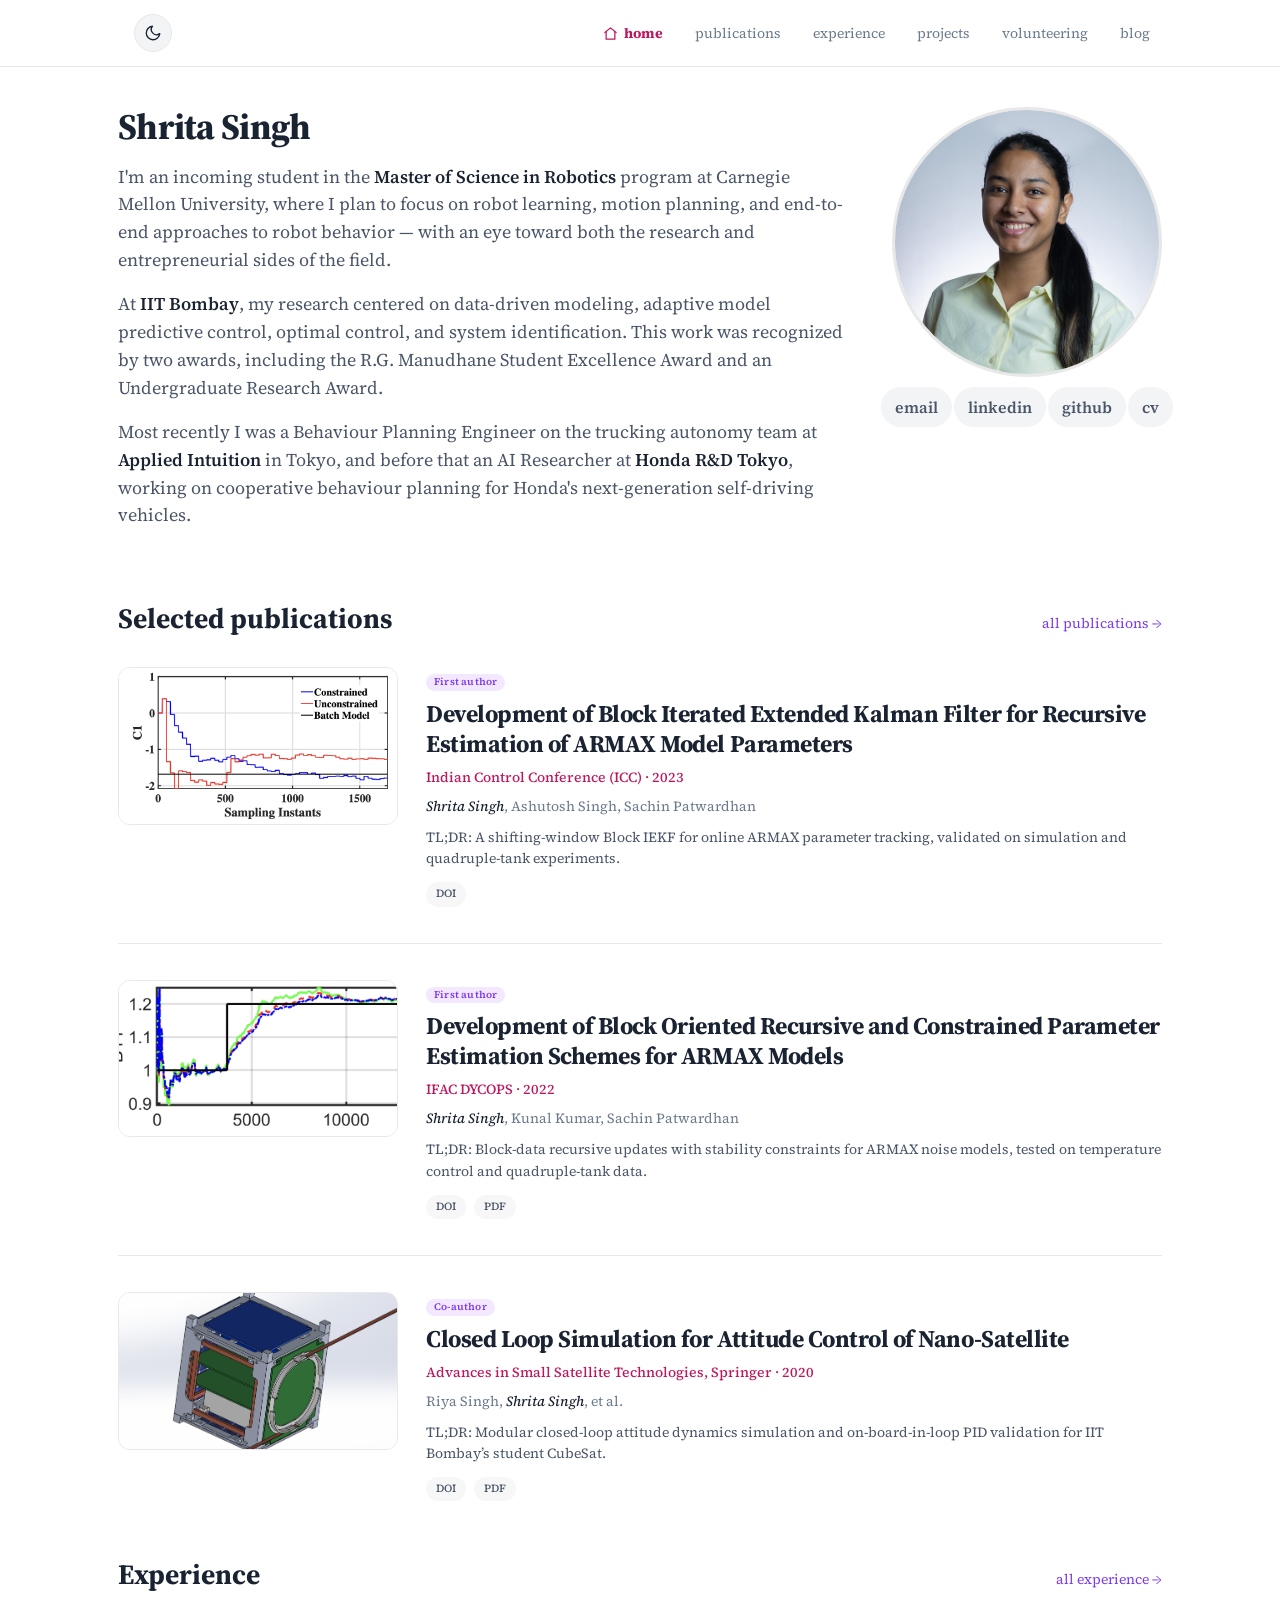
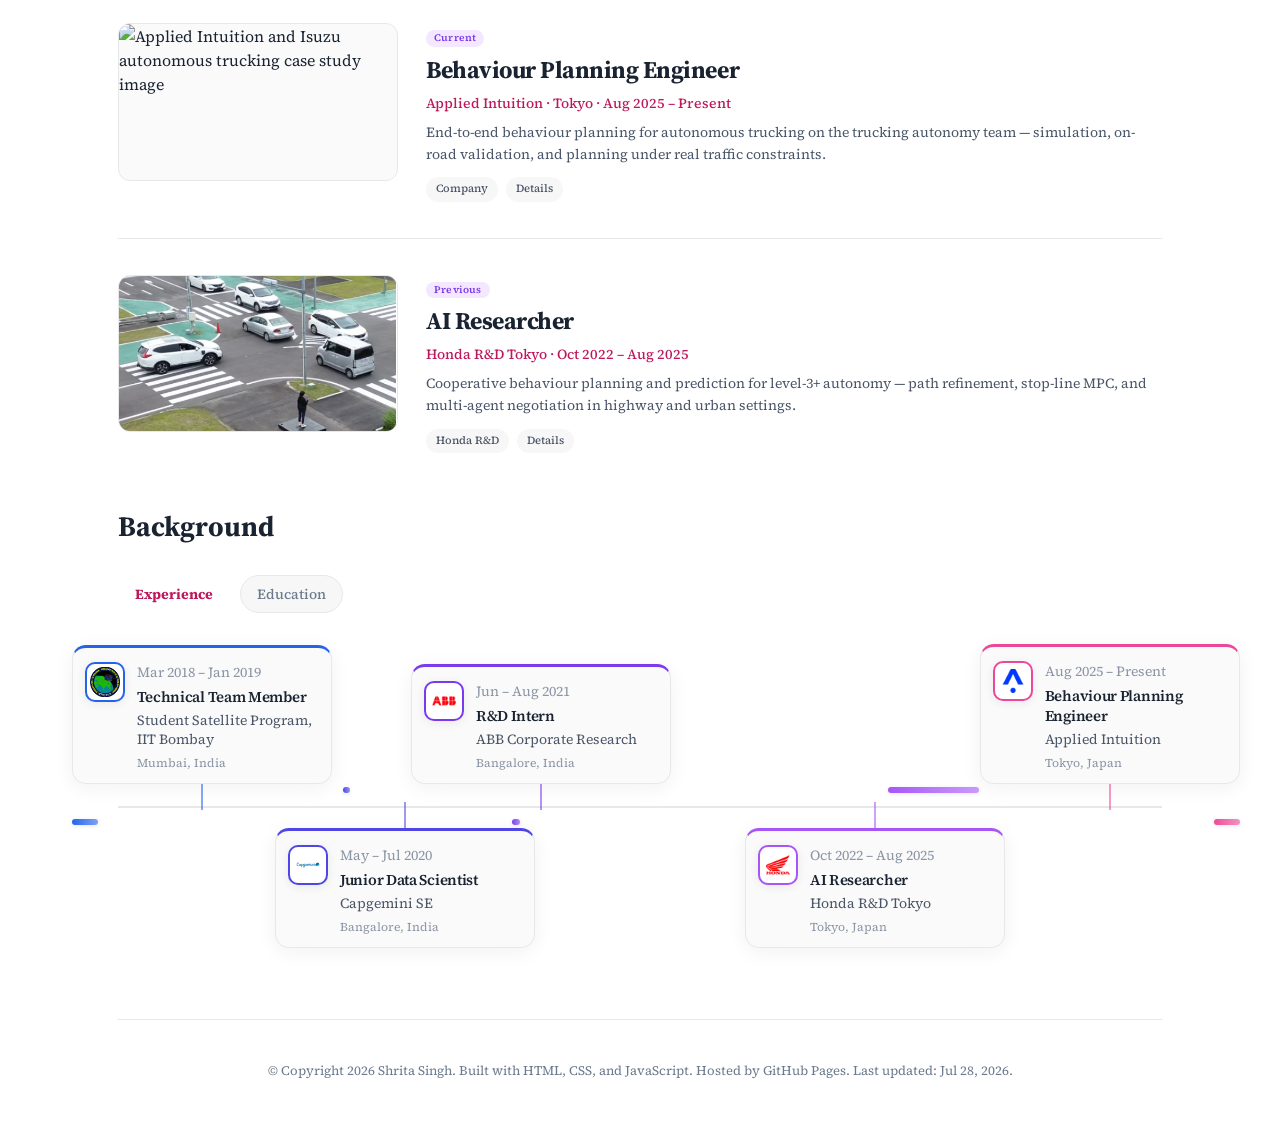
==== index.html @ 6c1dbea5 "Update footer style across pages" ====
<!DOCTYPE html>
<html lang="en">
<head>
<meta charset="UTF-8">
<meta name="viewport" content="width=device-width, initial-scale=1.0">
<title>Shrita Singh</title>
<meta name="description" content="Shrita Singh — Robotics, motion planning, and robot learning. Incoming MS Robotics student at Carnegie Mellon University.">
<link rel="preconnect" href="https://fonts.googleapis.com">
<link rel="preconnect" href="https://fonts.gstatic.com" crossorigin>
<link href="https://fonts.googleapis.com/css2?family=Source+Serif+4:ital,opsz,wght@0,8..60,400;0,8..60,500;0,8..60,600;0,8..60,700;0,8..60,800;1,8..60,400&family=Noto+Serif:ital,wght@0,400;0,600;1,400&family=Roboto+Mono:wght@400;500&display=swap" rel="stylesheet">
<script>
(() => {
  const saved = localStorage.getItem('theme');
  const systemDark = window.matchMedia && window.matchMedia('(prefers-color-scheme: dark)').matches;
  const theme = saved || (systemDark ? 'dark' : 'light');
  document.documentElement.setAttribute('data-theme', theme);
})();
</script>
<link rel="stylesheet" href="assets/css/site.css">
</head>
<body>

<header class="nav">
  <div class="nav-inner">
    <span class="nav-name nav-name-home" aria-hidden="true"></span>
    <button class="nav-toggle" id="navToggle" aria-label="Toggle menu" aria-expanded="false">
      <span></span><span></span><span></span>
    </button>
    <button class="theme-toggle" id="themeToggle" type="button" aria-label="Toggle dark mode" aria-pressed="false">
      <span class="theme-toggle-light" aria-hidden="true">sun</span>
      <span class="theme-toggle-dark" aria-hidden="true">moon</span>
    </button>
    <ul class="nav-links" id="navLinks">
      <li><a class="active" href="index.html"><svg class="nav-home-icon" width="15" height="15" viewBox="0 0 24 24" fill="none" stroke="currentColor" stroke-width="2" stroke-linecap="round" stroke-linejoin="round" aria-hidden="true"><path d="M3 10.5L12 3l9 7.5"/><path d="M5 9.5V21h14V9.5"/></svg> home</a></li>
      <li><a href="publications.html">publications</a></li>
      <li><a href="experience.html">experience</a></li>
      <li><a href="projects.html">projects</a></li>
      <li><a href="volunteering.html">volunteering</a></li>
      <li><a href="blog.html">blog</a></li>
    </ul>
  </div>
</header>

<div class="wrap">

  <section class="hero">
    <div class="hero-grid">
      <div>
        <h1 class="name">Shrita Singh</h1>
        <div class="bio">
          <p>
            I'm an incoming student in the <strong>Master of Science in Robotics</strong> program at
            Carnegie Mellon University, where I plan to focus on robot learning, motion planning, and
            end-to-end approaches to robot behavior — with an eye toward both the research and
            entrepreneurial sides of the field.
          </p>
          <p>
            At <strong>IIT Bombay</strong>, my research centered on data-driven modeling, adaptive model
            predictive control, optimal control, and system identification. This work was recognized by
            two awards, including the R.G. Manudhane Student Excellence Award and an Undergraduate Research Award.
          </p>
          <p>
            Most recently I was a Behaviour Planning Engineer on the trucking autonomy team at
            <strong>Applied Intuition</strong> in Tokyo, and before that an AI Researcher at
            <strong>Honda R&amp;D Tokyo</strong>, working on cooperative behaviour planning for
            Honda's next-generation self-driving vehicles.
          </p>
        </div>
      </div>
      <aside class="profile-col">
        <img class="profile-photo" src="assets/img/profile.jpg" alt="Portrait of Shrita Singh">
        <div class="contact-row">
          <a href="mailto:shritasingh2000@gmail.com">email</a>
          <a href="https://www.linkedin.com/in/shrita-singh-0b3a4b161" target="_blank" rel="noopener">linkedin</a>
          <a href="https://github.com/Shritasingh" target="_blank" rel="noopener">github</a>
          <a href="assets/pdf/CV_shrita.pdf" target="_blank" rel="noopener">cv</a>
        </div>
      </aside>
    </div>
  </section>

  <section id="publications">
    <div class="section-head">
      <h2 class="section-title">Selected publications</h2>
      <a class="section-link" href="publications.html">all publications →</a>
    </div>
    <div class="pub-tiles">
      <article class="pub-tile">
        <img class="pub-thumb cover" src="assets/img/ethpdf/p12_img02.png" alt="ARMAX estimation result plot from interview PDF">
        <div>
          <span class="pub-badge">First author</span>
          <h3>Development of Block Iterated Extended Kalman Filter for Recursive Estimation of ARMAX Model Parameters</h3>
          <p class="pub-venue">Indian Control Conference (ICC) · 2023</p>
          <p class="pub-authors"><span class="me">Shrita Singh</span>, Ashutosh Singh, Sachin Patwardhan</p>
          <p class="pub-tldr">TL;DR: A shifting-window Block IEKF for online ARMAX parameter tracking, validated on simulation and quadruple-tank experiments.</p>
          <div class="pub-links">
            <a href="https://doi.org/10.1109/icc61519.2023.10442563" target="_blank" rel="noopener">DOI</a>
          </div>
        </div>
      </article>
      <article class="pub-tile">
        <img class="pub-thumb cover" src="assets/img/ethpdf/p12_img01.png" alt="ARMAX model update result plot from interview PDF">
        <div>
          <span class="pub-badge">First author</span>
          <h3>Development of Block Oriented Recursive and Constrained Parameter Estimation Schemes for ARMAX Models</h3>
          <p class="pub-venue">IFAC DYCOPS · 2022</p>
          <p class="pub-authors"><span class="me">Shrita Singh</span>, Kunal Kumar, Sachin Patwardhan</p>
          <p class="pub-tldr">TL;DR: Block-data recursive updates with stability constraints for ARMAX noise models, tested on temperature control and quadruple-tank data.</p>
          <div class="pub-links">
            <a href="https://doi.org/10.1016/j.ifacol.2022.07.414" target="_blank" rel="noopener">DOI</a>
            <a href="https://skoge.folk.ntnu.no/prost/proceedings/dycops-2022/files/0100.pdf" target="_blank" rel="noopener">PDF</a>
          </div>
        </div>
      </article>
      <article class="pub-tile">
        <img class="pub-thumb cover" src="assets/img/pubs/advitiy.png" alt="Satellite trajectory figure from interview PDF">
        <div>
          <span class="pub-badge">Co-author</span>
          <h3>Closed Loop Simulation for Attitude Control of Nano-Satellite</h3>
          <p class="pub-venue">Advances in Small Satellite Technologies, Springer · 2020</p>
          <p class="pub-authors">Riya Singh, <span class="me">Shrita Singh</span>, et al.</p>
          <p class="pub-tldr">TL;DR: Modular closed-loop attitude dynamics simulation and on-board-in-loop PID validation for IIT Bombay’s student CubeSat.</p>
          <div class="pub-links">
            <a href="https://doi.org/10.1007/978-981-15-1724-2_9" target="_blank" rel="noopener">DOI</a>
            <a href="https://link.springer.com/content/pdf/10.1007%2F978-981-15-1724-2_9.pdf" target="_blank" rel="noopener">PDF</a>
          </div>
        </div>
      </article>
    </div>
  </section>

  <section id="experience">
    <div class="section-head">
      <h2 class="section-title">Experience</h2>
      <a class="section-link" href="experience.html">all experience →</a>
    </div>
    <div class="pub-tiles">
      <article class="pub-tile">
        <img class="pub-thumb cover" src="assets/img/work/applied-trucking-2.png" alt="Applied Intuition and Isuzu autonomous trucking case study image">
        <div>
          <span class="pub-badge">Current</span>
          <h3>Behaviour Planning Engineer</h3>
          <p class="pub-venue">Applied Intuition · Tokyo · Aug 2025 – Present</p>
          <p class="pub-tldr">End-to-end behaviour planning for autonomous trucking on the trucking autonomy team — simulation, on-road validation, and planning under real traffic constraints.</p>
          <div class="pub-links">
            <a href="https://www.appliedintuition.com/" target="_blank" rel="noopener">Company</a>
            <a href="experience.html">Details</a>
          </div>
        </div>
      </article>
      <article class="pub-tile">
        <img class="pub-thumb cover" src="assets/img/ethpdf/p14_img01.png" alt="Autonomous vehicle scene from interview PDF">
        <div>
          <span class="pub-badge">Previous</span>
          <h3>AI Researcher</h3>
          <p class="pub-venue">Honda R&amp;D Tokyo · Oct 2022 – Aug 2025</p>
          <p class="pub-tldr">Cooperative behaviour planning and prediction for level-3+ autonomy — path refinement, stop-line MPC, and multi-agent negotiation in highway and urban settings.</p>
          <div class="pub-links">
            <a href="https://www.hondarandd.jp/" target="_blank" rel="noopener">Honda R&amp;D</a>
            <a href="experience.html">Details</a>
          </div>
        </div>
      </article>
    </div>
  </section>

  <section id="background">
    <div class="section-head">
      <h2 class="section-title">Background</h2>
    </div>

    <div class="bg-toggle" role="tablist" aria-label="Background">
      <button type="button" class="bg-tab active" role="tab" aria-selected="true" aria-controls="panel-work" id="tab-work" data-panel="work">Experience</button>
      <button type="button" class="bg-tab" role="tab" aria-selected="false" aria-controls="panel-education" id="tab-education" data-panel="education">Education</button>
    </div>

    <div class="bg-panel active" id="panel-work" role="tabpanel" aria-labelledby="tab-work">
      <div class="tl">
        <div class="tl-item above" style="--x:8%; --start:0%; --end:10%; --dot:#2563eb">
          <div class="tl-segment"></div>
          <div class="tl-card">
            <div class="tl-card-head">
              <img class="tl-logo" src="assets/img/ethpdf/p03_img03.jpeg" alt="IIT Bombay Student Satellite Team">
              <div class="tl-copy">
                <p class="tl-date">Mar 2018 – Jan 2019</p>
                <p class="tl-role">Technical Team Member</p>
                <p class="tl-org">Student Satellite Program, IIT Bombay</p>
                <p class="tl-loc">Mumbai, India</p>
              </div>
            </div>
          </div>
        </div>
        <div class="tl-item below" style="--x:27.5%; --start:26%; --end:29%; --dot:#4f46e5">
          <div class="tl-segment"></div>
          <div class="tl-card">
            <div class="tl-card-head">
              <img class="tl-logo" src="assets/img/org/capgemini-icon.png" alt="Capgemini">
              <div class="tl-copy">
                <p class="tl-date">May – Jul 2020</p>
                <p class="tl-role">Junior Data Scientist</p>
                <p class="tl-org">Capgemini SE</p>
                <p class="tl-loc">Bangalore, India</p>
              </div>
            </div>
          </div>
        </div>
        <div class="tl-item above" style="--x:40.5%; --start:39%; --end:42%; --dot:#7c3aed">
          <div class="tl-segment"></div>
          <div class="tl-card">
            <div class="tl-card-head">
              <img class="tl-logo" src="assets/img/org/abb-icon.png" alt="ABB">
              <div class="tl-copy">
                <p class="tl-date">Jun – Aug 2021</p>
                <p class="tl-role">R&amp;D Intern</p>
                <p class="tl-org">ABB Corporate Research</p>
                <p class="tl-loc">Bangalore, India</p>
              </div>
            </div>
          </div>
        </div>
        <div class="tl-item below" style="--x:72.5%; --start:55%; --end:90%; --dot:#a855f7">
          <div class="tl-segment"></div>
          <div class="tl-card">
            <div class="tl-card-head">
              <img class="tl-logo" src="assets/img/org/honda-icon.png" alt="Honda">
              <div class="tl-copy">
                <p class="tl-date">Oct 2022 – Aug 2025</p>
                <p class="tl-role">AI Researcher</p>
                <p class="tl-org">Honda R&amp;D Tokyo</p>
                <p class="tl-loc">Tokyo, Japan</p>
              </div>
            </div>
          </div>
        </div>
        <div class="tl-item above" style="--x:95%; --start:90%; --end:100%; --dot:#ec4899">
          <div class="tl-segment"></div>
          <div class="tl-card">
            <div class="tl-card-head">
              <img class="tl-logo" src="assets/img/org/applied-icon.png" alt="Applied Intuition">
              <div class="tl-copy">
                <p class="tl-date">Aug 2025 – Present</p>
                <p class="tl-role">Behaviour Planning Engineer</p>
                <p class="tl-org">Applied Intuition</p>
                <p class="tl-loc">Tokyo, Japan</p>
              </div>
            </div>
          </div>
        </div>
      </div>
      <div class="v-timeline v-bar-list">
        <div class="v-item" style="--bar-color:#2563eb">
          <img src="assets/img/ethpdf/p03_img03.jpeg" alt="">
          <div class="v-date">Mar 2018 – Jan 2019</div>
          <div>
            <p class="v-role">Technical Team Member</p>
            <p class="v-location">Mumbai, India · Student Satellite Program, IIT Bombay</p>
          </div>
        </div>
        <div class="v-item" style="--bar-color:#2563eb">
          <img src="assets/img/org/capgemini-icon.png" alt="">
          <div class="v-date">May – Jul 2020</div>
          <div>
            <p class="v-role">Junior Data Scientist</p>
            <p class="v-location">Bangalore, India · Capgemini SE</p>
          </div>
        </div>
        <div class="v-item" style="--bar-color:#7c3aed">
          <img src="assets/img/org/abb-icon.png" alt="">
          <div class="v-date">Jun – Aug 2021</div>
          <div>
            <p class="v-role">R&amp;D Intern</p>
            <p class="v-location">Bangalore, India · ABB Corporate Research</p>
          </div>
        </div>
        <div class="v-item" style="--bar-color:#a855f7">
          <img src="assets/img/org/honda-icon.png" alt="">
          <div class="v-date">Oct 2022 – Aug 2025</div>
          <div>
            <p class="v-role">AI Researcher</p>
            <p class="v-location">Tokyo, Japan · Honda R&amp;D Tokyo</p>
          </div>
        </div>
        <div class="v-item" style="--bar-color:#ec4899">
          <img src="assets/img/org/applied-icon.png" alt="">
          <div class="v-date">Aug 2025 – Present</div>
          <div>
            <p class="v-role">Behaviour Planning Engineer</p>
            <p class="v-location">Tokyo, Japan · Applied Intuition</p>
          </div>
        </div>
      </div>
    </div>

    <div class="bg-panel" id="panel-education" role="tabpanel" aria-labelledby="tab-education" hidden>
      <div class="tl">
        <div class="tl-item above" style="--x:22%; --start:0%; --end:44%; --dot:#2563eb">
          <div class="tl-segment"></div>
          <div class="tl-card">
            <div class="tl-card-head">
              <img class="tl-logo" src="assets/img/org/iitb-icon.png" alt="IIT Bombay">
              <div class="tl-copy">
                <p class="tl-date">2017 – 2021</p>
                <p class="tl-role">B.Tech + Control Diploma</p>
                <p class="tl-org">IIT Bombay</p>
                <p class="tl-loc">Mumbai, India</p>
              </div>
            </div>
          </div>
        </div>
        <div class="tl-item below" style="--x:50%; --start:44%; --end:56%; --dot:#7c3aed">
          <div class="tl-segment"></div>
          <div class="tl-card">
            <div class="tl-card-head">
              <img class="tl-logo" src="assets/img/org/iitb-icon.png" alt="IIT Bombay">
              <div class="tl-copy">
                <p class="tl-date">2021 – 2022</p>
                <p class="tl-role">M.Tech · Process Systems</p>
                <p class="tl-org">IIT Bombay</p>
                <p class="tl-loc">Mumbai, India</p>
              </div>
            </div>
          </div>
        </div>
        <div class="tl-item above" style="--x:94%; --start:88%; --end:100%; --dot:#ec4899">
          <div class="tl-segment"></div>
          <div class="tl-card">
            <div class="tl-card-head">
              <img class="tl-logo" src="assets/img/org/cmu-icon.png" alt="CMU">
              <div class="tl-copy">
                <p class="tl-date">Incoming</p>
                <p class="tl-role">MS Robotics</p>
                <p class="tl-org">Carnegie Mellon University</p>
                <p class="tl-loc">Pittsburgh, USA</p>
              </div>
            </div>
          </div>
        </div>
      </div>
      <div class="v-timeline v-bar-list">
        <div class="v-item" style="--bar-color:#2563eb">
          <img src="assets/img/org/iitb-icon.png" alt="">
          <div class="v-date">2017 – 2021</div>
          <div>
            <p class="v-role">B.Tech — Energy Science &amp; Systems Eng. + Systems &amp; Control Diploma</p>
            <p class="v-location">Mumbai, India · IIT Bombay</p>
          </div>
        </div>
        <div class="v-item" style="--bar-color:#7c3aed">
          <img src="assets/img/org/iitb-icon.png" alt="">
          <div class="v-date">2021 – 2022</div>
          <div>
            <p class="v-role">M.Tech — Process Systems Engineering</p>
            <p class="v-location">Mumbai, India · IIT Bombay</p>
          </div>
        </div>
        <div class="v-item" style="--bar-color:#ec4899">
          <img src="assets/img/org/cmu-icon.png" alt="">
          <div class="v-date">Incoming</div>
          <div>
            <p class="v-role">MS Robotics</p>
            <p class="v-location">Pittsburgh, USA · Carnegie Mellon University</p>
          </div>
        </div>
      </div>
    </div>
  </section>

  <footer>
    <p>
      &copy; Copyright 2026 Shrita Singh. Built with HTML, CSS, and JavaScript. Hosted by GitHub Pages. Last updated: Jul 28, 2026.
    </p>
  </footer>
</div>

<script src="assets/js/nav.js"></script>
<script src="assets/js/background.js"></script>
</body>
</html>
---- assets/css/site.css ----
:root{
  --bg:#ffffff;
  --text:#1a2332;
  --muted:#6b7a8d;
  --line:#e8e8e8;
  --blue:#2563eb;
  --purple:#7c3aed;
  --violet:#a855f7;
  --pink:#be185d;
  --accent:#7c3aed;
  --accent-soft:#f3e8ff;
  --serif:"Source Serif 4", "Noto Serif", Georgia, serif;
  --sans:"Source Serif 4", "Noto Serif", Georgia, serif;
  --mono:"Roboto Mono", ui-monospace, monospace;
  --maxw:1100px;
}

[data-theme="dark"]{
  --bg:#0b1020;
  --text:#eef2ff;
  --muted:#b8c0d9;
  --line:#25304a;
  --accent:#a78bfa;
  --accent-soft:#241b46;
}

*{box-sizing:border-box;}
html{scroll-behavior:smooth;}
body{
  margin:0;
  background:var(--bg);
  color:var(--text);
  font-family:var(--sans);
  font-weight:400;
  font-size:16px;
  line-height:1.5;
  -webkit-font-smoothing:antialiased;
}

a{color:var(--accent); text-decoration:none;}
a:hover{text-decoration:underline;}
a:focus-visible, button:focus-visible{outline:2px solid var(--accent); outline-offset:2px;}

.wrap{max-width:var(--maxw); margin:0 auto; padding:0 28px;}

/* ---------- Nav ---------- */
header.nav{
  background:var(--bg);
  border-bottom:1px solid var(--line);
  position:sticky; top:0; z-index:20;
}
.nav-inner{
  max-width:var(--maxw); margin:0 auto; padding:14px 28px;
  display:flex; align-items:center; justify-content:space-between; gap:16px;
}
.nav-name{
  font-weight:600; font-size:18px; letter-spacing:-0.02em;
  color:var(--text); white-space:nowrap;
}
.nav-name-home{
  visibility:hidden;
  pointer-events:none;
  min-width:0;
  width:0;
  overflow:hidden;
}
.nav-links{
  display:flex; flex-wrap:wrap; gap:8px 8px; list-style:none;
  margin:0; padding:0; justify-content:flex-end;
  margin-left:auto;
}
.nav-links a{
  color:var(--muted); font-size:14px; font-weight:400;
  letter-spacing:normal;
  padding:6px 12px; border-radius:999px;
  display:inline-flex; align-items:center; gap:6px;
}
.nav-links a:hover{
  color:var(--pink);
  text-decoration:none;
}
.nav-links a.active{
  color:var(--pink);
  background:transparent;
  text-decoration:none;
  font-weight:700;
  box-shadow:none;
}
.nav-home-icon{
  display:inline-block;
  flex-shrink:0;
  vertical-align:middle;
}
.nav-toggle{display:none; background:none; border:none; cursor:pointer; padding:4px;}
.nav-toggle span{display:block; width:20px; height:2px; background:var(--text); margin:4px 0;}

.theme-toggle{
  border:1px solid var(--line);
  background:#f3f4f6;
  color:var(--muted);
  border-radius:999px;
  width:38px;
  height:38px;
  padding:0;
  font:inherit;
  cursor:pointer;
  display:inline-flex;
  align-items:center;
  justify-content:center;
  gap:0;
  transition:background 0.2s ease, border-color 0.2s ease, color 0.2s ease;
}
.theme-toggle:hover{color:var(--text);}
.theme-toggle .theme-toggle-light,
.theme-toggle .theme-toggle-dark{
  display:none;
}
.theme-toggle::before{
  content:"";
  width:18px;
  height:18px;
  background-repeat:no-repeat;
  background-position:center;
  background-size:18px 18px;
}
[data-theme="light"] .theme-toggle::before{
  background-image:url("data:image/svg+xml,%3Csvg xmlns='http://www.w3.org/2000/svg' viewBox='0 0 24 24' fill='none' stroke='%231a2332' stroke-width='1.8' stroke-linecap='round' stroke-linejoin='round'%3E%3Cpath d='M21 12.8A9 9 0 1 1 11.2 3a7 7 0 0 0 9.8 9.8Z'/%3E%3C/svg%3E");
}
[data-theme="dark"] .theme-toggle::before{
  background-image:url("data:image/svg+xml,%3Csvg xmlns='http://www.w3.org/2000/svg' viewBox='0 0 24 24' fill='none' stroke='%23eef2ff' stroke-width='1.8' stroke-linecap='round' stroke-linejoin='round'%3E%3Ccircle cx='12' cy='12' r='4'/%3E%3Cpath d='M12 2v2.5M12 19.5V22M4.93 4.93l1.77 1.77M17.3 17.3l1.77 1.77M2 12h2.5M19.5 12H22M4.93 19.07l1.77-1.77M17.3 6.7l1.77-1.77'/%3E%3C/svg%3E");
}
[data-theme="dark"] body{background:var(--bg); color:var(--text);}
[data-theme="dark"] header.nav{background:rgba(11,16,32,0.92);}
[data-theme="dark"] .nav-links,
[data-theme="dark"] .theme-toggle,
[data-theme="dark"] .contact-row a,
[data-theme="dark"] .pub-thumb,
[data-theme="dark"] .pub-links a,
[data-theme="dark"] .bg-tab,
[data-theme="dark"] .tl-card,
[data-theme="dark"] .v-bar-list .v-item img,
[data-theme="dark"] .cv-frame{
  background:#12182b;
}
[data-theme="dark"] .pub-thumb,
[data-theme="dark"] .cv-frame,
[data-theme="dark"] .tl-card,
[data-theme="dark"] .theme-toggle{border-color:var(--line);}
[data-theme="dark"] .bio p,
[data-theme="dark"] .pub-tldr,
[data-theme="dark"] .project-desc,
[data-theme="dark"] .entry p,
[data-theme="dark"] .tl-org,
[data-theme="dark"] .v-location,
[data-theme="dark"] .page-lead{color:#d6ddf2;}
[data-theme="dark"] .nav-links a{color:var(--muted);}
[data-theme="dark"] .nav-links a:hover,
[data-theme="dark"] .nav-links a.active{color:#ec4899;}
[data-theme="dark"] .contact-row a,
[data-theme="dark"] .pub-links a,
[data-theme="dark"] .theme-toggle{color:#d6ddf2;}
[data-theme="dark"] .tl-logo{background:#12182b;}
[data-theme="dark"] footer{color:var(--muted);}


@media (max-width:720px){
  .nav-links{
    position:absolute; top:100%; left:0; right:0;
    flex-direction:column; gap:0;
    background:var(--bg);
    border-bottom:1px solid var(--line);
    max-height:0; overflow:hidden;
    transition:max-height 0.25s ease;
  }
  .nav-links.open{max-height:420px;}
  .nav-links a{display:block; padding:12px 24px; border-radius:0; border-top:1px solid var(--line);}
  .nav-toggle{display:block;}
}

/* ---------- Home hero ---------- */
.hero{padding:40px 0 12px;}
.hero-grid{
  display:grid;
  grid-template-columns:1fr 270px;
  gap:48px;
  align-items:start;
}
h1.name{
  font-family:var(--serif); font-weight:800; font-size:36px;
  margin:0 0 16px; line-height:1.1; letter-spacing:-0.02em;
}
.bio p{margin:0 0 16px; font-size:18px; color:#4a5568; line-height:1.55;}
.bio strong{font-weight:600; color:var(--text);}

.profile-col{text-align:center;}
.profile-col > img.profile-photo,
.profile-col img:first-child{
  width:270px; height:270px; object-fit:cover;
  border-radius:50%;
  border:3px solid var(--line);
  display:block; margin:0 auto 10px;
}
.contact-row{
  display:flex; flex-wrap:nowrap; gap:2px; justify-content:center;
  margin:0;
}
.contact-row a{
  font-size:16px; font-weight:600; color:#4a5568;
  padding:8px 14px; border-radius:999px; background:#f3f4f6;
}
.contact-row a:hover{color:var(--accent); text-decoration:none;}

@media (max-width:760px){
  .hero-grid{grid-template-columns:1fr; gap:24px;}
  .profile-col{order:-1;}
  .profile-col > img.profile-photo,
  .profile-col img:first-child{width:180px; height:180px;}
  h1.name{font-size:30px;}
  .bio p{font-size:16px;}
}

/* ---------- Sections ---------- */
section{padding:40px 0 12px;}
.section-head{
  margin-bottom:28px; padding-bottom:0;
  border-bottom:none;
  display:flex; align-items:baseline; justify-content:space-between; gap:12px;
}
h2.section-title{
  font-family:var(--serif); font-weight:700; font-size:28px; margin:0;
  text-transform:none; letter-spacing:normal; color:var(--text);
}
.section-link{font-size:14px; white-space:nowrap;}
.page-title{
  font-family:var(--serif); font-weight:700; font-size:32px;
  margin:36px 0 8px; line-height:1.2;
}
.page-lead{color:var(--muted); font-size:18px; margin:0 0 28px; line-height:1.55;}

/* ---------- Publication / experience tiles ---------- */
.pub-tiles{display:flex; flex-direction:column; gap:36px;}
.pub-tile{
  display:grid;
  grid-template-columns:280px 1fr;
  gap:28px;
  align-items:start;
  padding-bottom:36px;
  border-bottom:1px solid var(--line);
}
.pub-tile:last-child{border-bottom:none; padding-bottom:0;}
.pub-thumb{
  width:100%;
  aspect-ratio:16/9;
  object-fit:contain;
  object-position:center;
  border-radius:12px;
  border:1px solid var(--line);
  background:#fafafa;
  display:block;
  padding:12px;
}
.pub-thumb.cover{object-fit:cover; padding:0;}
.pub-badge{
  display:inline-block;
  font-size:10px; font-weight:600;
  letter-spacing:0.02em;
  color:var(--purple);
  background:var(--accent-soft);
  padding:2px 8px;
  border-radius:999px;
  margin:0 0 8px;
  line-height:1.25;
}
.pub-tile h3{
  font-family:var(--serif);
  font-size:24px;
  font-weight:700;
  line-height:1.25;
  letter-spacing:-0.02em;
  margin:0 0 8px;
  color:var(--text);
}
.pub-tile h3 a{color:inherit;}
.pub-tile h3 a:hover{color:var(--accent); text-decoration:none;}
.pub-venue{
  font-family:var(--serif);
  font-size:14px;
  font-weight:500;
  color:var(--pink);
  margin:0 0 8px;
}
.pub-authors{
  font-size:14px;
  color:var(--muted);
  margin:0 0 10px;
  line-height:1.5;
}
.pub-authors .me{font-style:italic; color:var(--text); font-weight:500;}
.pub-tldr{
  font-size:14px;
  color:#4a5568;
  margin:0 0 12px;
  line-height:1.55;
}
.pub-links{display:flex; flex-wrap:wrap; gap:8px;}
.pub-links a{
  font-size:11px; font-weight:500; color:#4a5568;
  padding:4px 10px; border-radius:999px; background:#f7f7f7;
}
.pub-links a:hover{color:var(--accent); text-decoration:none;}

@media (max-width:760px){
  .pub-tile{grid-template-columns:1fr; gap:14px;}
  .pub-tile h3{font-size:20px;}
}

/* ---------- Projects ---------- */
.project-list{display:flex; flex-direction:column; gap:22px;}
.project{padding-bottom:22px; border-bottom:1px solid var(--line);}
.project:last-child{border:none; padding-bottom:0;}
.project-title{font-weight:600; font-size:15px; margin:0 0 3px;}
.project-meta{font-size:12px; color:var(--accent); margin-bottom:7px;}
.project-desc{font-size:14px; color:#4a5568; margin:0; line-height:1.55;}

/* ---------- Background toggle + timeline ---------- */
.bg-toggle{
  display:flex; flex-wrap:wrap; gap:10px; margin:0 0 28px;
}
.bg-tab{
  font-family:var(--sans); font-size:14px; font-weight:500;
  padding:8px 16px; border-radius:999px; cursor:pointer;
  border:1px solid var(--line);
  background:#f7f7f7; color:var(--muted);
  transition:background 0.2s, color 0.2s, border-color 0.2s, box-shadow 0.2s;
}
.bg-tab:hover{color:var(--text); border-color:#ccc;}
.bg-tab.active{
  background:transparent;
  color:var(--pink);
  border-color:transparent;
  font-weight:700;
  box-shadow:none;
}

.bg-panel{display:none;}
.bg-panel.active{display:block;}

.tl{
  position:relative;
  width:100%;
  height:330px;
  margin:12px 0 8px;
  overflow:visible;
}
.tl::before{
  content:"";
  position:absolute;
  left:0; right:0;
  top:50%;
  height:2px;
  background:var(--line);
  z-index:0;
}
.tl-item{
  position:absolute;
  width:260px;
  left:var(--x);
  transform:translateX(-50%);
  z-index:1;
}
.tl-item.above{bottom:calc(50% + 22px);}
.tl-item.below{top:calc(50% + 22px);}
.tl-item::after{
  content:"";
  position:absolute;
  left:50%;
  transform:translateX(-50%);
  width:2px;
  height:26px;
  background:var(--dot, var(--purple));
  opacity:0.55;
}
.tl-item.above::after{bottom:-26px;}
.tl-item.below::after{top:-26px;}
.tl-segment{
  position:absolute;
  left:var(--start);
  width:calc(var(--end) - var(--start));
  height:6px;
  border-radius:999px;
  background:linear-gradient(90deg, var(--dot, var(--purple)), color-mix(in srgb, var(--dot, var(--purple)) 60%, white));
  box-shadow:0 1px 4px rgba(26,35,50,0.12);
}
.tl-item.above .tl-segment{bottom:-41px;}
.tl-item.below .tl-segment{top:-41px;}
.tl-card-head{
  display:grid;
  grid-template-columns:40px 1fr;
  gap:12px;
  align-items:start;
}
.tl-logo{
  position:static;
  left:auto;
  width:40px; height:40px;
  border-radius:10px;
  background:#fff;
  border:2px solid var(--dot, var(--purple));
  transform:none;
  z-index:2;
  object-fit:contain;
  padding:3px;
  box-shadow:0 2px 10px rgba(26,35,50,0.08);
}
.tl-card{
  background:rgba(250,250,250,0.96);
  border:1px solid var(--line);
  border-top:3px solid var(--dot, var(--purple));
  border-radius:14px;
  padding:14px 12px 12px;
  box-shadow:0 4px 20px rgba(26,35,50,0.06);
  text-align:left;
}
.tl-copy{min-width:0;}
.tl-date{
  font-family:var(--serif);
  font-size:14px;
  font-weight:400;
  color:#8b95a5;
  margin:0 0 4px;
}
.tl-role{
  font-weight:600;
  font-size:15px;
  margin:0;
  color:var(--text);
  line-height:1.35;
  letter-spacing:-0.02em;
}
.tl-org{
  font-size:14px;
  color:#4a5568;
  margin:4px 0 0;
  line-height:1.35;
}
.tl-loc{
  font-size:12px;
  color:#8b95a5;
  margin:6px 0 0;
  line-height:1.35;
}

.v-timeline{display:none; flex-direction:column; gap:14px; margin-top:8px;}
.v-bar-list .v-item{
  display:grid; grid-template-columns:40px 120px 1fr; gap:12px;
  align-items:start;
  padding:14px 0 14px 0;
  border-left:none;
}
.v-bar-list .v-item::before{
  content:"";
  grid-column:1 / -1;
  display:block;
  height:2px;
  background:linear-gradient(90deg, var(--bar-color, var(--purple)), transparent);
  margin-bottom:10px;
}
.v-bar-list .v-item img{
  width:40px; height:40px; object-fit:contain;
  border-radius:10px; border:2px solid var(--bar-color, var(--purple));
  background:#fff; padding:3px;
}
.v-date{font-size:14px; color:#8b95a5;}
.v-role{font-weight:600; font-size:15px; margin:0;}
.v-location{color:var(--muted); font-size:12px; margin:4px 0 0; line-height:1.4;}

@media (max-width:900px){
  .tl{display:none;}
  .bg-panel.active .v-timeline{display:flex;}
}

/* ---------- Volunteering / blog ---------- */
.entry{padding:18px 0; border-bottom:1px solid var(--line);}
.entry:last-child{border-bottom:none;}
.entry h3{margin:0 0 4px; font-size:15px; font-weight:600;}
.entry .meta{font-size:12px; color:var(--accent); margin-bottom:6px;}
.entry p{margin:0; font-size:14px; color:#4a5568; line-height:1.55;}

.cv-frame{
  width:100%;
  height:80vh;
  border:1px solid var(--line);
  border-radius:2px;
}
.cv-actions{margin:0 0 16px; display:flex; gap:16px; flex-wrap:wrap;}

.empty-state{
  color:var(--muted); font-size:16px; padding:24px 0 40px;
}

footer{
  padding:28px 0 48px; text-align:center; color:var(--muted); font-size:13px;
  border-top:1px solid var(--line); margin-top:28px;
}
footer .footer-name{font-weight:600; color:var(--text);}
footer .footer-affil{color:var(--muted);}
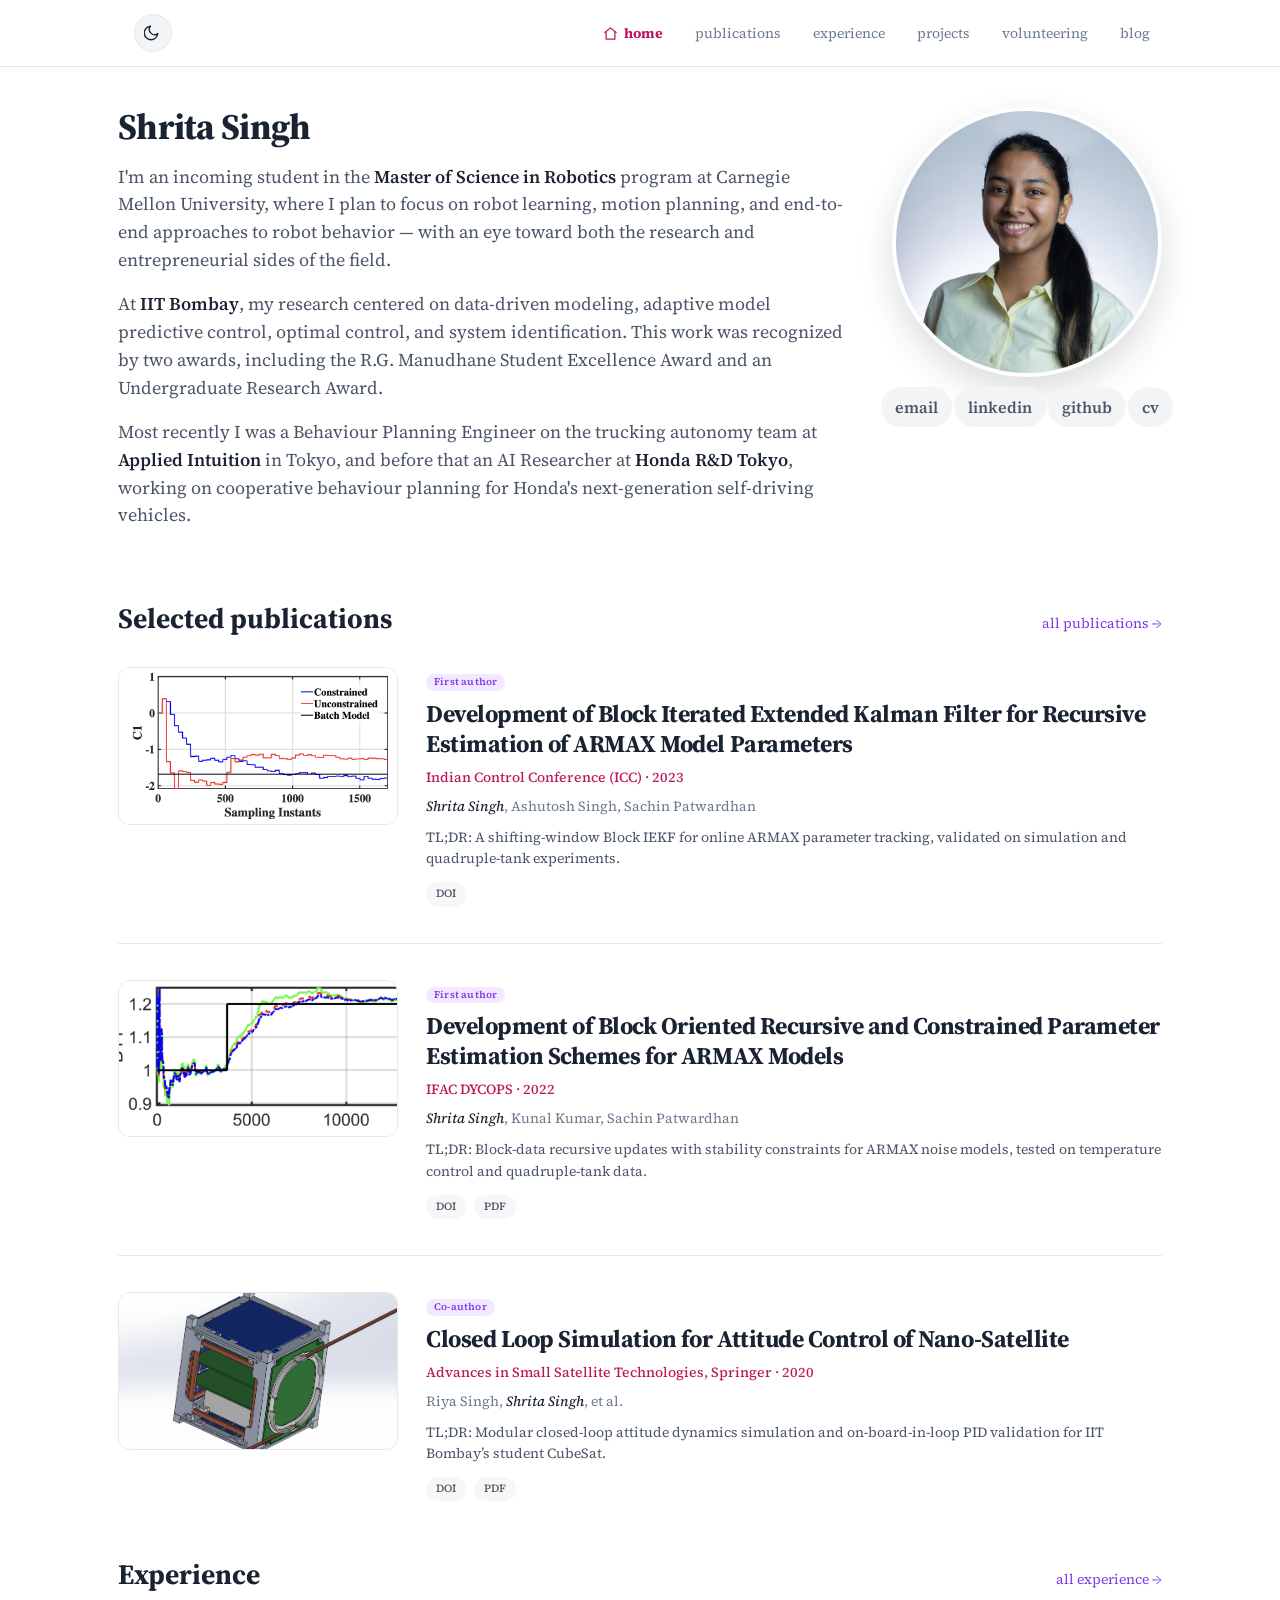
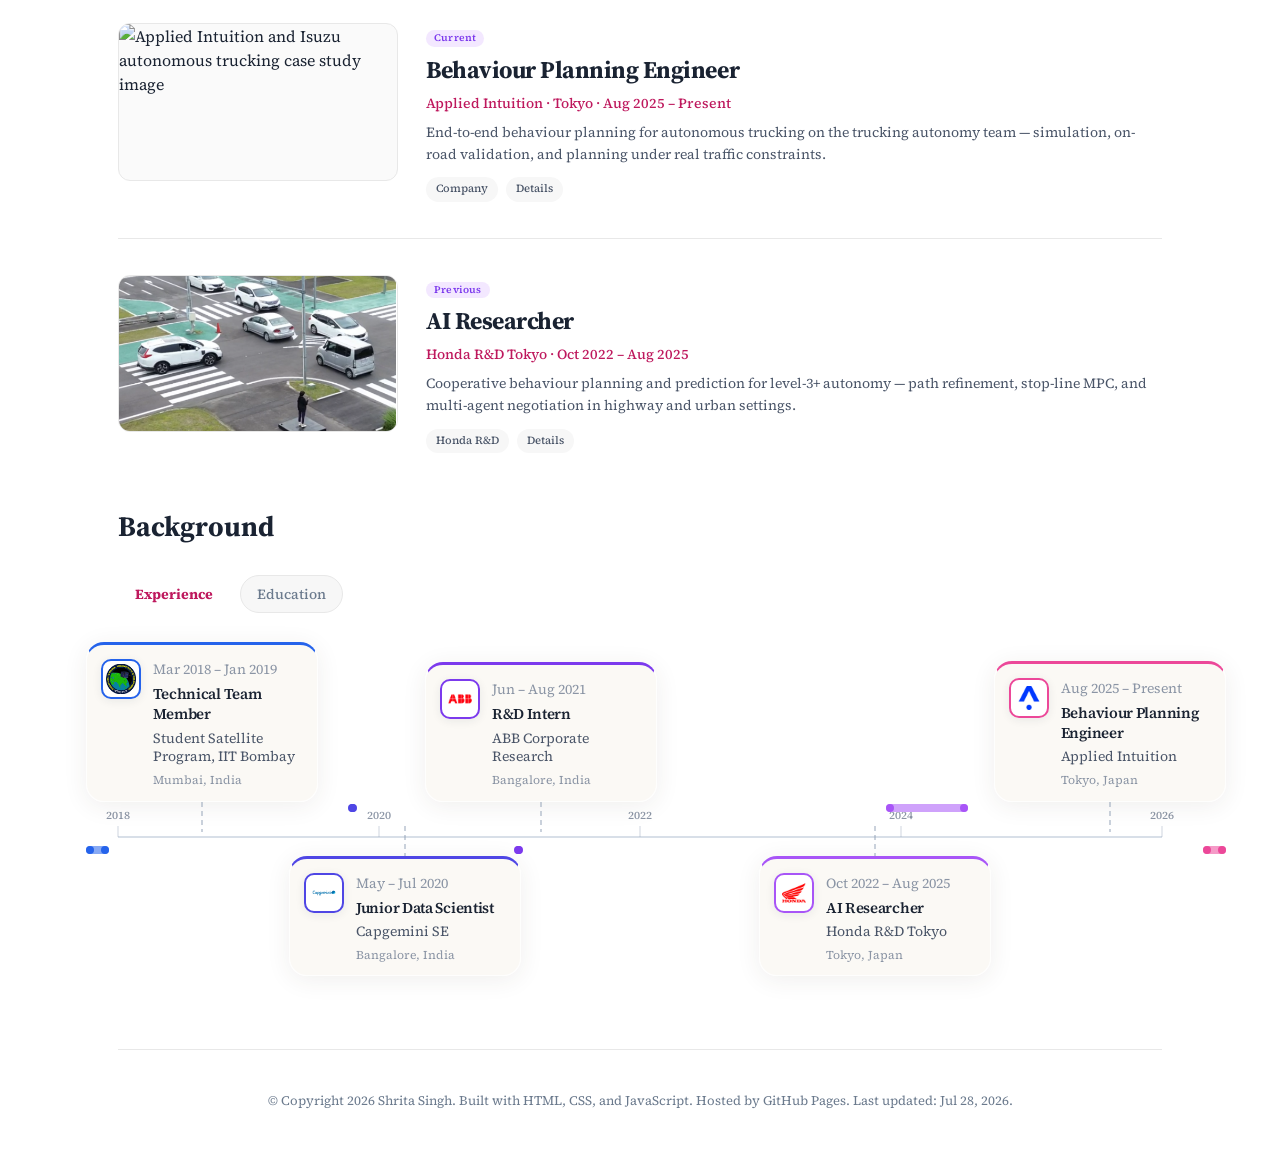
==== commit e3f90217: "Restyle timeline using Wenli nextjs cues" ====
--- a/index.html
+++ b/index.html
@@ -176,6 +176,13 @@
 
     <div class="bg-panel active" id="panel-work" role="tabpanel" aria-labelledby="tab-work">
       <div class="tl">
+        <div class="tl-axis" aria-hidden="true">
+          <span class="tl-year" style="left:0%;">2018</span>
+          <span class="tl-year" style="left:25%;">2020</span>
+          <span class="tl-year" style="left:50%;">2022</span>
+          <span class="tl-year" style="left:75%;">2024</span>
+          <span class="tl-year" style="left:100%;">2026</span>
+        </div>
         <div class="tl-item above" style="--x:8%; --start:0%; --end:10%; --dot:#2563eb">
           <div class="tl-segment"></div>
           <div class="tl-card">
@@ -293,6 +300,13 @@
 
     <div class="bg-panel" id="panel-education" role="tabpanel" aria-labelledby="tab-education" hidden>
       <div class="tl">
+        <div class="tl-axis" aria-hidden="true">
+          <span class="tl-year" style="left:0%;">2017</span>
+          <span class="tl-year" style="left:25%;">2019</span>
+          <span class="tl-year" style="left:50%;">2021</span>
+          <span class="tl-year" style="left:75%;">2023</span>
+          <span class="tl-year" style="left:100%;">2025</span>
+        </div>
         <div class="tl-item above" style="--x:22%; --start:0%; --end:44%; --dot:#2563eb">
           <div class="tl-segment"></div>
           <div class="tl-card">
--- a/assets/css/site.css
+++ b/assets/css/site.css
@@ -120,7 +120,7 @@
   width:18px;
   height:18px;
   background-repeat:no-repeat;
-  background-position:center;
+  background-position:calc(50% - 2px) center;
   background-size:18px 18px;
 }
 [data-theme="light"] .theme-toggle::before{
@@ -160,6 +160,12 @@
 [data-theme="dark"] .pub-links a,
 [data-theme="dark"] .theme-toggle{color:#d6ddf2;}
 [data-theme="dark"] .tl-logo{background:#12182b;}
+[data-theme="dark"] .profile-col > img.profile-photo,
+[data-theme="dark"] .profile-col img:first-child{
+  border-color:rgba(148,163,184,0.26);
+  background:#12182b;
+  box-shadow:0 18px 40px rgba(0,0,0,0.38);
+}
 [data-theme="dark"] footer{color:var(--muted);}
 
 
@@ -196,9 +202,12 @@
 .profile-col > img.profile-photo,
 .profile-col img:first-child{
   width:270px; height:270px; object-fit:cover;
+  object-position:center 24%;
   border-radius:50%;
-  border:3px solid var(--line);
+  border:4px solid rgba(255,255,255,0.92);
   display:block; margin:0 auto 10px;
+  box-shadow:0 14px 34px rgba(26,35,50,0.16);
+  background:#eef2ff;
 }
 .contact-row{
   display:flex; flex-wrap:nowrap; gap:2px; justify-content:center;
@@ -348,51 +357,94 @@
 .tl{
   position:relative;
   width:100%;
-  height:330px;
-  margin:12px 0 8px;
-  overflow:visible;
+  height:360px;
+  margin:18px 0 8px;
 }
 .tl::before{
   content:"";
   position:absolute;
   left:0; right:0;
-  top:50%;
+  top:54%;
   height:2px;
-  background:var(--line);
+  background:rgba(203, 213, 225, 0.75);
   z-index:0;
 }
+.tl-axis{
+  position:absolute;
+  left:0;
+  right:0;
+  top:0;
+  bottom:0;
+  pointer-events:none;
+}
+.tl-year{
+  position:absolute;
+  top:calc(54% - 28px);
+  transform:translateX(-50%);
+  font-size:11px;
+  font-weight:500;
+  color:#8b95a5;
+  white-space:nowrap;
+}
+.tl-year::after{
+  content:"";
+  position:absolute;
+  left:50%;
+  top:18px;
+  width:1px;
+  height:11px;
+  background:rgba(148, 163, 184, 0.45);
+  transform:translateX(-50%);
+}
 .tl-item{
   position:absolute;
-  width:260px;
+  width:232px;
   left:var(--x);
   transform:translateX(-50%);
   z-index:1;
 }
-.tl-item.above{bottom:calc(50% + 22px);}
-.tl-item.below{top:calc(50% + 22px);}
+.tl-item.above{bottom:calc(46% + 34px);}
+.tl-item.below{top:calc(54% + 20px);}
 .tl-item::after{
   content:"";
   position:absolute;
   left:50%;
   transform:translateX(-50%);
   width:2px;
-  height:26px;
-  background:var(--dot, var(--purple));
-  opacity:0.55;
-}
-.tl-item.above::after{bottom:-26px;}
-.tl-item.below::after{top:-26px;}
+  height:30px;
+  background:repeating-linear-gradient(
+    to bottom,
+    rgba(148, 163, 184, 0.55) 0 5px,
+    transparent 5px 9px
+  );
+  opacity:0.9;
+}
+.tl-item.above::after{bottom:-30px;}
+.tl-item.below::after{top:-30px;}
 .tl-segment{
   position:absolute;
   left:var(--start);
   width:calc(var(--end) - var(--start));
-  height:6px;
+  height:8px;
   border-radius:999px;
-  background:linear-gradient(90deg, var(--dot, var(--purple)), color-mix(in srgb, var(--dot, var(--purple)) 60%, white));
-  box-shadow:0 1px 4px rgba(26,35,50,0.12);
-}
-.tl-item.above .tl-segment{bottom:-41px;}
-.tl-item.below .tl-segment{top:-41px;}
+  background:color-mix(in srgb, var(--dot, var(--purple)) 55%, white);
+  box-shadow:none;
+}
+.tl-segment::before,
+.tl-segment::after{
+  content:"";
+  position:absolute;
+  top:50%;
+  width:8px;
+  height:8px;
+  border-radius:50%;
+  background:var(--dot, var(--purple));
+  transform:translateY(-50%);
+}
+.tl-segment::before{left:0;}
+.tl-segment::after{right:0;}
+.tl-item.above .tl-segment{bottom:-52px;}
+.tl-item.below .tl-segment{top:-52px;}
 .tl-card-head{
   display:grid;
   grid-template-columns:40px 1fr;
@@ -413,12 +465,13 @@
   box-shadow:0 2px 10px rgba(26,35,50,0.08);
 }
 .tl-card{
-  background:rgba(250,250,250,0.96);
-  border:1px solid var(--line);
+  background:rgba(251,249,244,0.86);
+  border:1px solid rgba(255,255,255,0.8);
   border-top:3px solid var(--dot, var(--purple));
-  border-radius:14px;
-  padding:14px 12px 12px;
-  box-shadow:0 4px 20px rgba(26,35,50,0.06);
+  border-radius:18px;
+  padding:14px 14px 12px;
+  box-shadow:0 4px 24px rgba(70,55,40,0.08);
+  backdrop-filter:blur(8px);
   text-align:left;
 }
 .tl-copy{min-width:0;}
@@ -449,6 +502,15 @@
   margin:6px 0 0;
   line-height:1.35;
 }
+[data-theme="dark"] .tl::before{
+  background:rgba(255,255,255,0.10);
+}
+[data-theme="dark"] .tl-year{
+  color:rgba(255,255,255,0.32);
+}
+[data-theme="dark"] .tl-year::after{
+  background:rgba(255,255,255,0.10);
+}
 
 .v-timeline{display:none; flex-direction:column; gap:14px; margin-top:8px;}
 .v-bar-list .v-item{
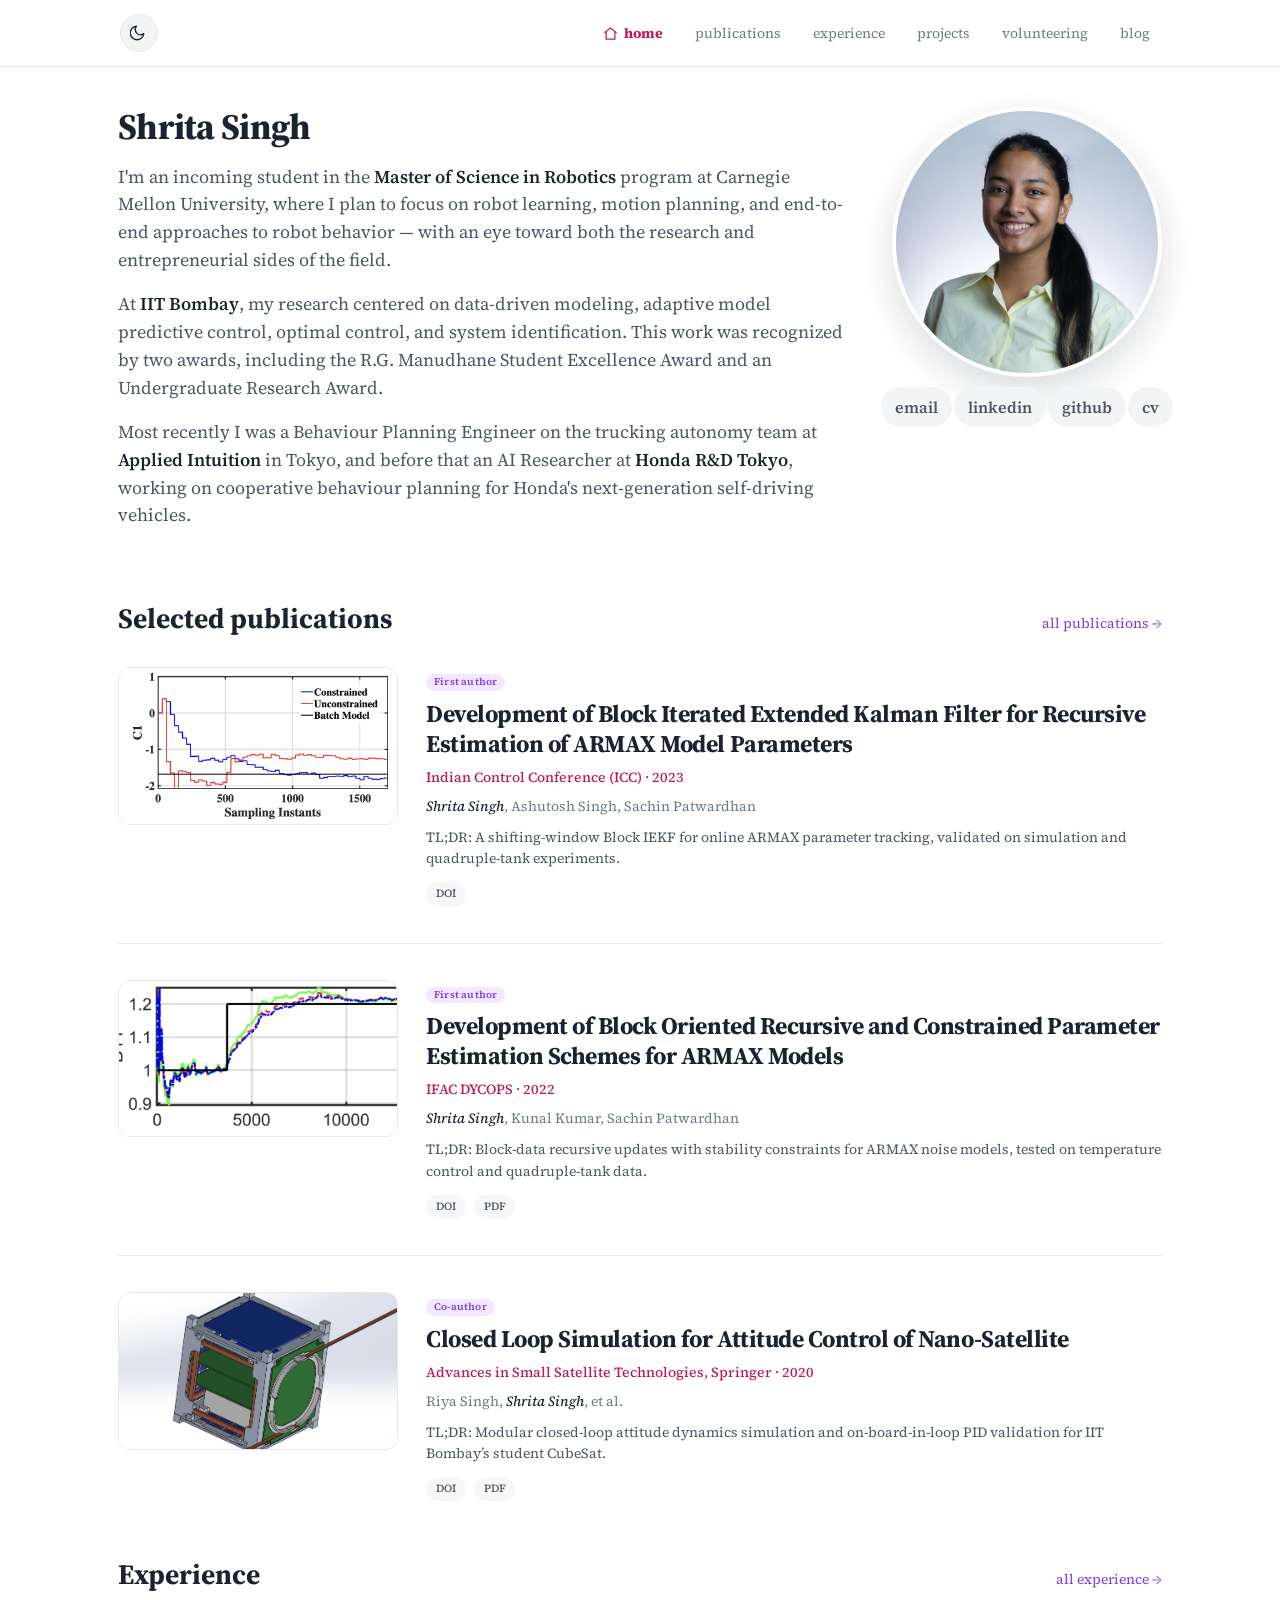
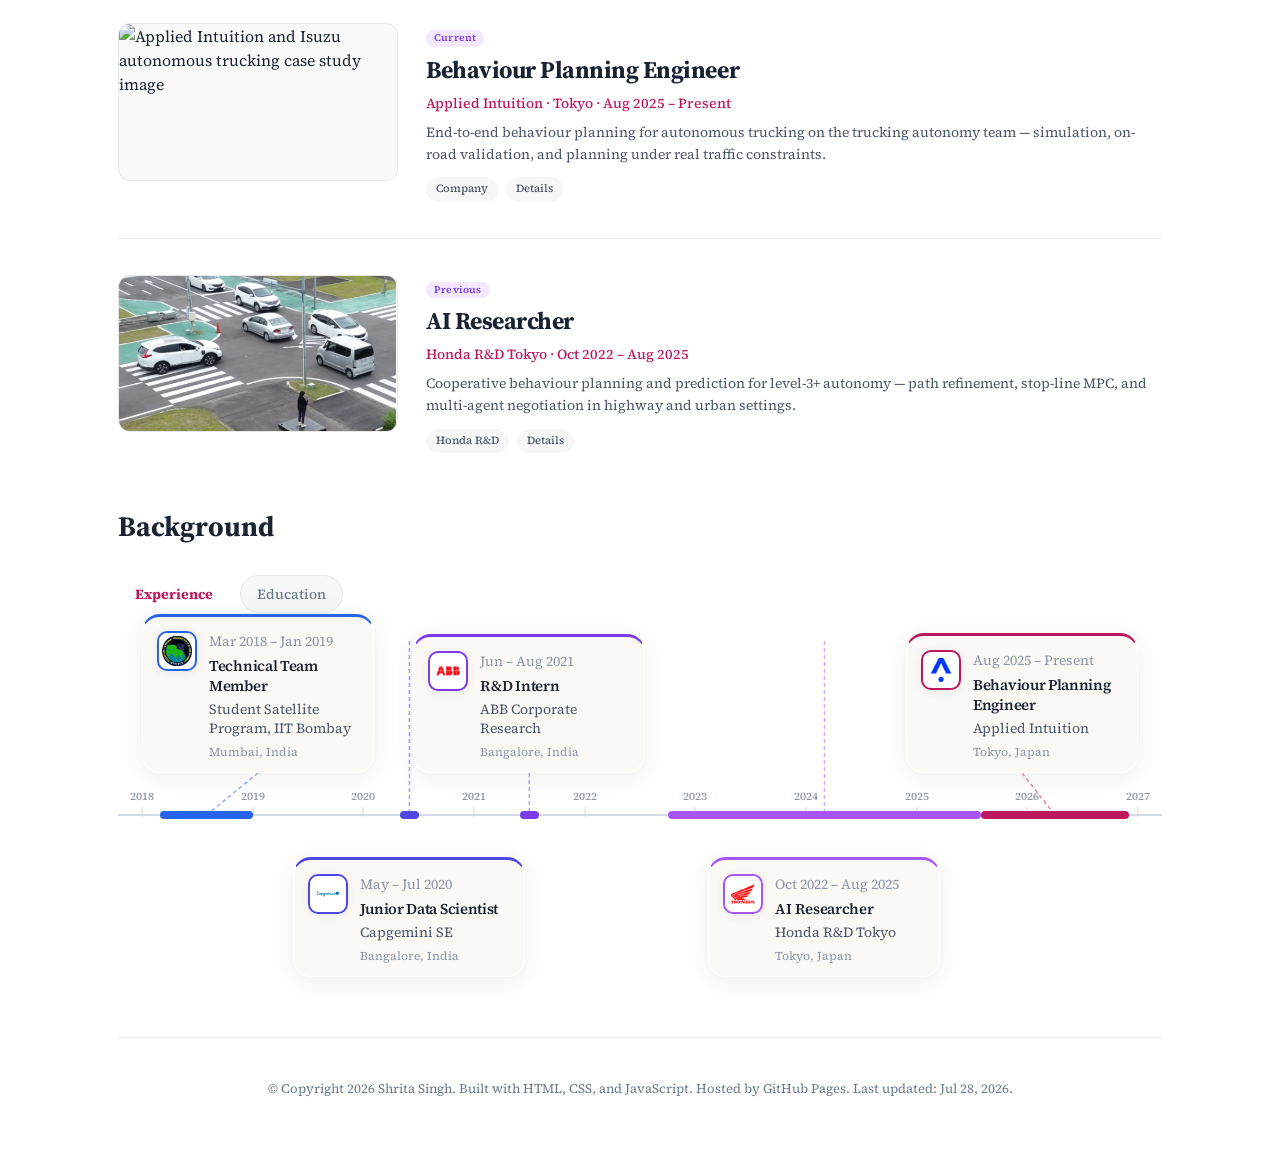
==== commit dcf3f854: "Rebuild timeline from parsed stint durations" ====
--- a/index.html
+++ b/index.html
@@ -176,82 +176,32 @@
 
     <div class="bg-panel active" id="panel-work" role="tabpanel" aria-labelledby="tab-work">
       <div class="tl">
-        <div class="tl-axis" aria-hidden="true">
-          <span class="tl-year" style="left:0%;">2018</span>
-          <span class="tl-year" style="left:25%;">2020</span>
-          <span class="tl-year" style="left:50%;">2022</span>
-          <span class="tl-year" style="left:75%;">2024</span>
-          <span class="tl-year" style="left:100%;">2026</span>
-        </div>
-        <div class="tl-item above" style="--x:8%; --start:0%; --end:10%; --dot:#2563eb">
-          <div class="tl-segment"></div>
-          <div class="tl-card">
-            <div class="tl-card-head">
-              <img class="tl-logo" src="assets/img/ethpdf/p03_img03.jpeg" alt="IIT Bombay Student Satellite Team">
-              <div class="tl-copy">
-                <p class="tl-date">Mar 2018 – Jan 2019</p>
-                <p class="tl-role">Technical Team Member</p>
-                <p class="tl-org">Student Satellite Program, IIT Bombay</p>
-                <p class="tl-loc">Mumbai, India</p>
-              </div>
-            </div>
-          </div>
-        </div>
-        <div class="tl-item below" style="--x:27.5%; --start:26%; --end:29%; --dot:#4f46e5">
-          <div class="tl-segment"></div>
-          <div class="tl-card">
-            <div class="tl-card-head">
-              <img class="tl-logo" src="assets/img/org/capgemini-icon.png" alt="Capgemini">
-              <div class="tl-copy">
-                <p class="tl-date">May – Jul 2020</p>
-                <p class="tl-role">Junior Data Scientist</p>
-                <p class="tl-org">Capgemini SE</p>
-                <p class="tl-loc">Bangalore, India</p>
-              </div>
-            </div>
-          </div>
-        </div>
-        <div class="tl-item above" style="--x:40.5%; --start:39%; --end:42%; --dot:#7c3aed">
-          <div class="tl-segment"></div>
-          <div class="tl-card">
-            <div class="tl-card-head">
-              <img class="tl-logo" src="assets/img/org/abb-icon.png" alt="ABB">
-              <div class="tl-copy">
-                <p class="tl-date">Jun – Aug 2021</p>
-                <p class="tl-role">R&amp;D Intern</p>
-                <p class="tl-org">ABB Corporate Research</p>
-                <p class="tl-loc">Bangalore, India</p>
-              </div>
-            </div>
-          </div>
-        </div>
-        <div class="tl-item below" style="--x:72.5%; --start:55%; --end:90%; --dot:#a855f7">
-          <div class="tl-segment"></div>
-          <div class="tl-card">
-            <div class="tl-card-head">
-              <img class="tl-logo" src="assets/img/org/honda-icon.png" alt="Honda">
-              <div class="tl-copy">
-                <p class="tl-date">Oct 2022 – Aug 2025</p>
-                <p class="tl-role">AI Researcher</p>
-                <p class="tl-org">Honda R&amp;D Tokyo</p>
-                <p class="tl-loc">Tokyo, Japan</p>
-              </div>
-            </div>
-          </div>
-        </div>
-        <div class="tl-item above" style="--x:95%; --start:90%; --end:100%; --dot:#ec4899">
-          <div class="tl-segment"></div>
-          <div class="tl-card">
-            <div class="tl-card-head">
-              <img class="tl-logo" src="assets/img/org/applied-icon.png" alt="Applied Intuition">
-              <div class="tl-copy">
-                <p class="tl-date">Aug 2025 – Present</p>
-                <p class="tl-role">Behaviour Planning Engineer</p>
-                <p class="tl-org">Applied Intuition</p>
-                <p class="tl-loc">Tokyo, Japan</p>
-              </div>
-            </div>
-          </div>
+        <div class="tl-stage">
+          <div class="tl-row-top"></div>
+          <div class="tl-axis-row">
+            <div class="tl-years"></div>
+            <div class="tl-axis-line"></div>
+            <div class="tl-bars"></div>
+          </div>
+          <svg class="tl-connectors" aria-hidden="true"></svg>
+          <div class="tl-row-bottom"></div>
+        </div>
+        <div class="tl-data" hidden>
+          <article class="tl-entry" data-start="2018-03" data-end="2019-01" data-color="#2563eb">
+            <div class="tl-card"><div class="tl-card-head"><img class="tl-logo" src="assets/img/ethpdf/p03_img03.jpeg" alt="IIT Bombay Student Satellite Team"><div class="tl-copy"><p class="tl-date">Mar 2018 – Jan 2019</p><p class="tl-role">Technical Team Member</p><p class="tl-org">Student Satellite Program, IIT Bombay</p><p class="tl-loc">Mumbai, India</p></div></div></div>
+          </article>
+          <article class="tl-entry" data-start="2020-05" data-end="2020-07" data-color="#4f46e5">
+            <div class="tl-card"><div class="tl-card-head"><img class="tl-logo" src="assets/img/org/capgemini-icon.png" alt="Capgemini"><div class="tl-copy"><p class="tl-date">May – Jul 2020</p><p class="tl-role">Junior Data Scientist</p><p class="tl-org">Capgemini SE</p><p class="tl-loc">Bangalore, India</p></div></div></div>
+          </article>
+          <article class="tl-entry" data-start="2021-06" data-end="2021-08" data-color="#7c3aed">
+            <div class="tl-card"><div class="tl-card-head"><img class="tl-logo" src="assets/img/org/abb-icon.png" alt="ABB"><div class="tl-copy"><p class="tl-date">Jun – Aug 2021</p><p class="tl-role">R&amp;D Intern</p><p class="tl-org">ABB Corporate Research</p><p class="tl-loc">Bangalore, India</p></div></div></div>
+          </article>
+          <article class="tl-entry" data-start="2022-10" data-end="2025-08" data-color="#a855f7">
+            <div class="tl-card"><div class="tl-card-head"><img class="tl-logo" src="assets/img/org/honda-icon.png" alt="Honda"><div class="tl-copy"><p class="tl-date">Oct 2022 – Aug 2025</p><p class="tl-role">AI Researcher</p><p class="tl-org">Honda R&amp;D Tokyo</p><p class="tl-loc">Tokyo, Japan</p></div></div></div>
+          </article>
+          <article class="tl-entry" data-start="2025-08" data-end="present" data-color="#be185d">
+            <div class="tl-card"><div class="tl-card-head"><img class="tl-logo" src="assets/img/org/applied-icon.png" alt="Applied Intuition"><div class="tl-copy"><p class="tl-date">Aug 2025 – Present</p><p class="tl-role">Behaviour Planning Engineer</p><p class="tl-org">Applied Intuition</p><p class="tl-loc">Tokyo, Japan</p></div></div></div>
+          </article>
         </div>
       </div>
       <div class="v-timeline v-bar-list">
@@ -300,54 +250,26 @@
 
     <div class="bg-panel" id="panel-education" role="tabpanel" aria-labelledby="tab-education" hidden>
       <div class="tl">
-        <div class="tl-axis" aria-hidden="true">
-          <span class="tl-year" style="left:0%;">2017</span>
-          <span class="tl-year" style="left:25%;">2019</span>
-          <span class="tl-year" style="left:50%;">2021</span>
-          <span class="tl-year" style="left:75%;">2023</span>
-          <span class="tl-year" style="left:100%;">2025</span>
-        </div>
-        <div class="tl-item above" style="--x:22%; --start:0%; --end:44%; --dot:#2563eb">
-          <div class="tl-segment"></div>
-          <div class="tl-card">
-            <div class="tl-card-head">
-              <img class="tl-logo" src="assets/img/org/iitb-icon.png" alt="IIT Bombay">
-              <div class="tl-copy">
-                <p class="tl-date">2017 – 2021</p>
-                <p class="tl-role">B.Tech + Control Diploma</p>
-                <p class="tl-org">IIT Bombay</p>
-                <p class="tl-loc">Mumbai, India</p>
-              </div>
-            </div>
-          </div>
-        </div>
-        <div class="tl-item below" style="--x:50%; --start:44%; --end:56%; --dot:#7c3aed">
-          <div class="tl-segment"></div>
-          <div class="tl-card">
-            <div class="tl-card-head">
-              <img class="tl-logo" src="assets/img/org/iitb-icon.png" alt="IIT Bombay">
-              <div class="tl-copy">
-                <p class="tl-date">2021 – 2022</p>
-                <p class="tl-role">M.Tech · Process Systems</p>
-                <p class="tl-org">IIT Bombay</p>
-                <p class="tl-loc">Mumbai, India</p>
-              </div>
-            </div>
-          </div>
-        </div>
-        <div class="tl-item above" style="--x:94%; --start:88%; --end:100%; --dot:#ec4899">
-          <div class="tl-segment"></div>
-          <div class="tl-card">
-            <div class="tl-card-head">
-              <img class="tl-logo" src="assets/img/org/cmu-icon.png" alt="CMU">
-              <div class="tl-copy">
-                <p class="tl-date">Incoming</p>
-                <p class="tl-role">MS Robotics</p>
-                <p class="tl-org">Carnegie Mellon University</p>
-                <p class="tl-loc">Pittsburgh, USA</p>
-              </div>
-            </div>
-          </div>
+        <div class="tl-stage">
+          <div class="tl-row-top"></div>
+          <div class="tl-axis-row">
+            <div class="tl-years"></div>
+            <div class="tl-axis-line"></div>
+            <div class="tl-bars"></div>
+          </div>
+          <svg class="tl-connectors" aria-hidden="true"></svg>
+          <div class="tl-row-bottom"></div>
+        </div>
+        <div class="tl-data" hidden>
+          <article class="tl-entry" data-start="2017-07" data-end="2021-05" data-color="#2563eb">
+            <div class="tl-card"><div class="tl-card-head"><img class="tl-logo" src="assets/img/org/iitb-icon.png" alt="IIT Bombay"><div class="tl-copy"><p class="tl-date">2017 – 2021</p><p class="tl-role">B.Tech + Control Diploma</p><p class="tl-org">IIT Bombay</p><p class="tl-loc">Mumbai, India</p></div></div></div>
+          </article>
+          <article class="tl-entry" data-start="2021-07" data-end="2022-05" data-color="#7c3aed">
+            <div class="tl-card"><div class="tl-card-head"><img class="tl-logo" src="assets/img/org/iitb-icon.png" alt="IIT Bombay"><div class="tl-copy"><p class="tl-date">2021 – 2022</p><p class="tl-role">M.Tech · Process Systems</p><p class="tl-org">IIT Bombay</p><p class="tl-loc">Mumbai, India</p></div></div></div>
+          </article>
+          <article class="tl-entry" data-start="2026-08" data-end="present" data-color="#be185d">
+            <div class="tl-card"><div class="tl-card-head"><img class="tl-logo" src="assets/img/org/cmu-icon.png" alt="CMU"><div class="tl-copy"><p class="tl-date">Incoming</p><p class="tl-role">MS Robotics</p><p class="tl-org">Carnegie Mellon University</p><p class="tl-loc">Pittsburgh, USA</p></div></div></div>
+          </article>
         </div>
       </div>
       <div class="v-timeline v-bar-list">
@@ -388,5 +310,6 @@
 
 <script src="assets/js/nav.js"></script>
 <script src="assets/js/background.js"></script>
+<script src="assets/js/timeline.js"></script>
 </body>
 </html>
--- a/assets/css/site.css
+++ b/assets/css/site.css
@@ -108,6 +108,7 @@
   align-items:center;
   justify-content:center;
   gap:0;
+  margin-left:-14px;
   transition:background 0.2s ease, border-color 0.2s ease, color 0.2s ease;
 }
 .theme-toggle:hover{color:var(--text);}
@@ -355,31 +356,30 @@
 .bg-panel.active{display:block;}
 
 .tl{
+  width:100%;
+  margin:18px 0 8px;
+}
+.tl-stage{
   position:relative;
-  width:100%;
-  height:360px;
-  margin:18px 0 8px;
-}
-.tl::before{
-  content:"";
-  position:absolute;
-  left:0; right:0;
-  top:54%;
-  height:2px;
-  background:rgba(203, 213, 225, 0.75);
-  z-index:0;
-}
-.tl-axis{
-  position:absolute;
-  left:0;
-  right:0;
+}
+.tl-row-top,
+.tl-row-bottom{
+  position:relative;
+  min-height:132px;
+}
+.tl-axis-row{
+  position:relative;
+  height:52px;
+  margin:16px 0;
+}
+.tl-years{
+  position:absolute;
+  inset:0;
+  pointer-events:none;
+}
+.tl-year{
+  position:absolute;
   top:0;
-  bottom:0;
-  pointer-events:none;
-}
-.tl-year{
-  position:absolute;
-  top:calc(54% - 28px);
   transform:translateX(-50%);
   font-size:11px;
   font-weight:500;
@@ -392,59 +392,52 @@
   left:50%;
   top:18px;
   width:1px;
-  height:11px;
-  background:rgba(148, 163, 184, 0.45);
+  height:10px;
+  background:rgba(148,163,184,0.45);
   transform:translateX(-50%);
 }
+.tl-axis-line{
+  position:absolute;
+  left:0;
+  right:0;
+  top:50%;
+  height:2px;
+  background:rgba(203,213,225,0.85);
+  transform:translateY(-50%);
+  z-index:0;
+}
+.tl-bars{
+  position:absolute;
+  inset:0;
+  z-index:1;
+  pointer-events:none;
+}
+.tl-bar{
+  position:absolute;
+  top:50%;
+  height:8px;
+  min-width:6px;
+  border-radius:999px;
+  transform:translateY(-50%);
+}
+.tl-connectors{
+  position:absolute;
+  left:0;
+  top:0;
+  width:100%;
+  height:100%;
+  pointer-events:none;
+  z-index:0;
+}
 .tl-item{
   position:absolute;
   width:232px;
-  left:var(--x);
+  left:0;
   transform:translateX(-50%);
-  z-index:1;
-}
-.tl-item.above{bottom:calc(46% + 34px);}
-.tl-item.below{top:calc(54% + 20px);}
-.tl-item::after{
-  content:"";
-  position:absolute;
-  left:50%;
-  transform:translateX(-50%);
-  width:2px;
-  height:30px;
-  background:repeating-linear-gradient(
-    to bottom,
-    rgba(148, 163, 184, 0.55) 0 5px,
-    transparent 5px 9px
-  );
-  opacity:0.9;
-}
-.tl-item.above::after{bottom:-30px;}
-.tl-item.below::after{top:-30px;}
-.tl-segment{
-  position:absolute;
-  left:var(--start);
-  width:calc(var(--end) - var(--start));
-  height:8px;
-  border-radius:999px;
-  background:color-mix(in srgb, var(--dot, var(--purple)) 55%, white);
-  box-shadow:none;
-}
-.tl-segment::before,
-.tl-segment::after{
-  content:"";
-  position:absolute;
-  top:50%;
-  width:8px;
-  height:8px;
-  border-radius:50%;
-  background:var(--dot, var(--purple));
-  transform:translateY(-50%);
-}
-.tl-segment::before{left:0;}
-.tl-segment::after{right:0;}
-.tl-item.above .tl-segment{bottom:-52px;}
-.tl-item.below .tl-segment{top:-52px;}
+  z-index:2;
+}
+.tl-row-top .tl-item{bottom:0;}
+.tl-row-bottom .tl-item{top:0;}
 .tl-card-head{
   display:grid;
   grid-template-columns:40px 1fr;
@@ -452,14 +445,11 @@
   align-items:start;
 }
 .tl-logo{
-  position:static;
-  left:auto;
-  width:40px; height:40px;
+  width:40px;
+  height:40px;
   border-radius:10px;
   background:#fff;
-  border:2px solid var(--dot, var(--purple));
-  transform:none;
-  z-index:2;
+  border:2px solid var(--purple);
   object-fit:contain;
   padding:3px;
   box-shadow:0 2px 10px rgba(26,35,50,0.08);
@@ -467,7 +457,7 @@
 .tl-card{
   background:rgba(251,249,244,0.86);
   border:1px solid rgba(255,255,255,0.8);
-  border-top:3px solid var(--dot, var(--purple));
+  border-top:3px solid var(--purple);
   border-radius:18px;
   padding:14px 14px 12px;
   box-shadow:0 4px 24px rgba(70,55,40,0.08);
@@ -502,14 +492,15 @@
   margin:6px 0 0;
   line-height:1.35;
 }
-[data-theme="dark"] .tl::before{
+[data-theme="dark"] .tl-axis-line{
   background:rgba(255,255,255,0.10);
 }
-[data-theme="dark"] .tl-year{
-  color:rgba(255,255,255,0.32);
-}
-[data-theme="dark"] .tl-year::after{
-  background:rgba(255,255,255,0.10);
+[data-theme="dark"] .tl-year{color:rgba(255,255,255,0.32);}
+[data-theme="dark"] .tl-year::after{background:rgba(255,255,255,0.10);}
+[data-theme="dark"] .tl-logo{background:#12182b;}
+[data-theme="dark"] .tl-card{
+  background:rgba(18,24,43,0.92);
+  border-color:var(--line);
 }
 
 .v-timeline{display:none; flex-direction:column; gap:14px; margin-top:8px;}
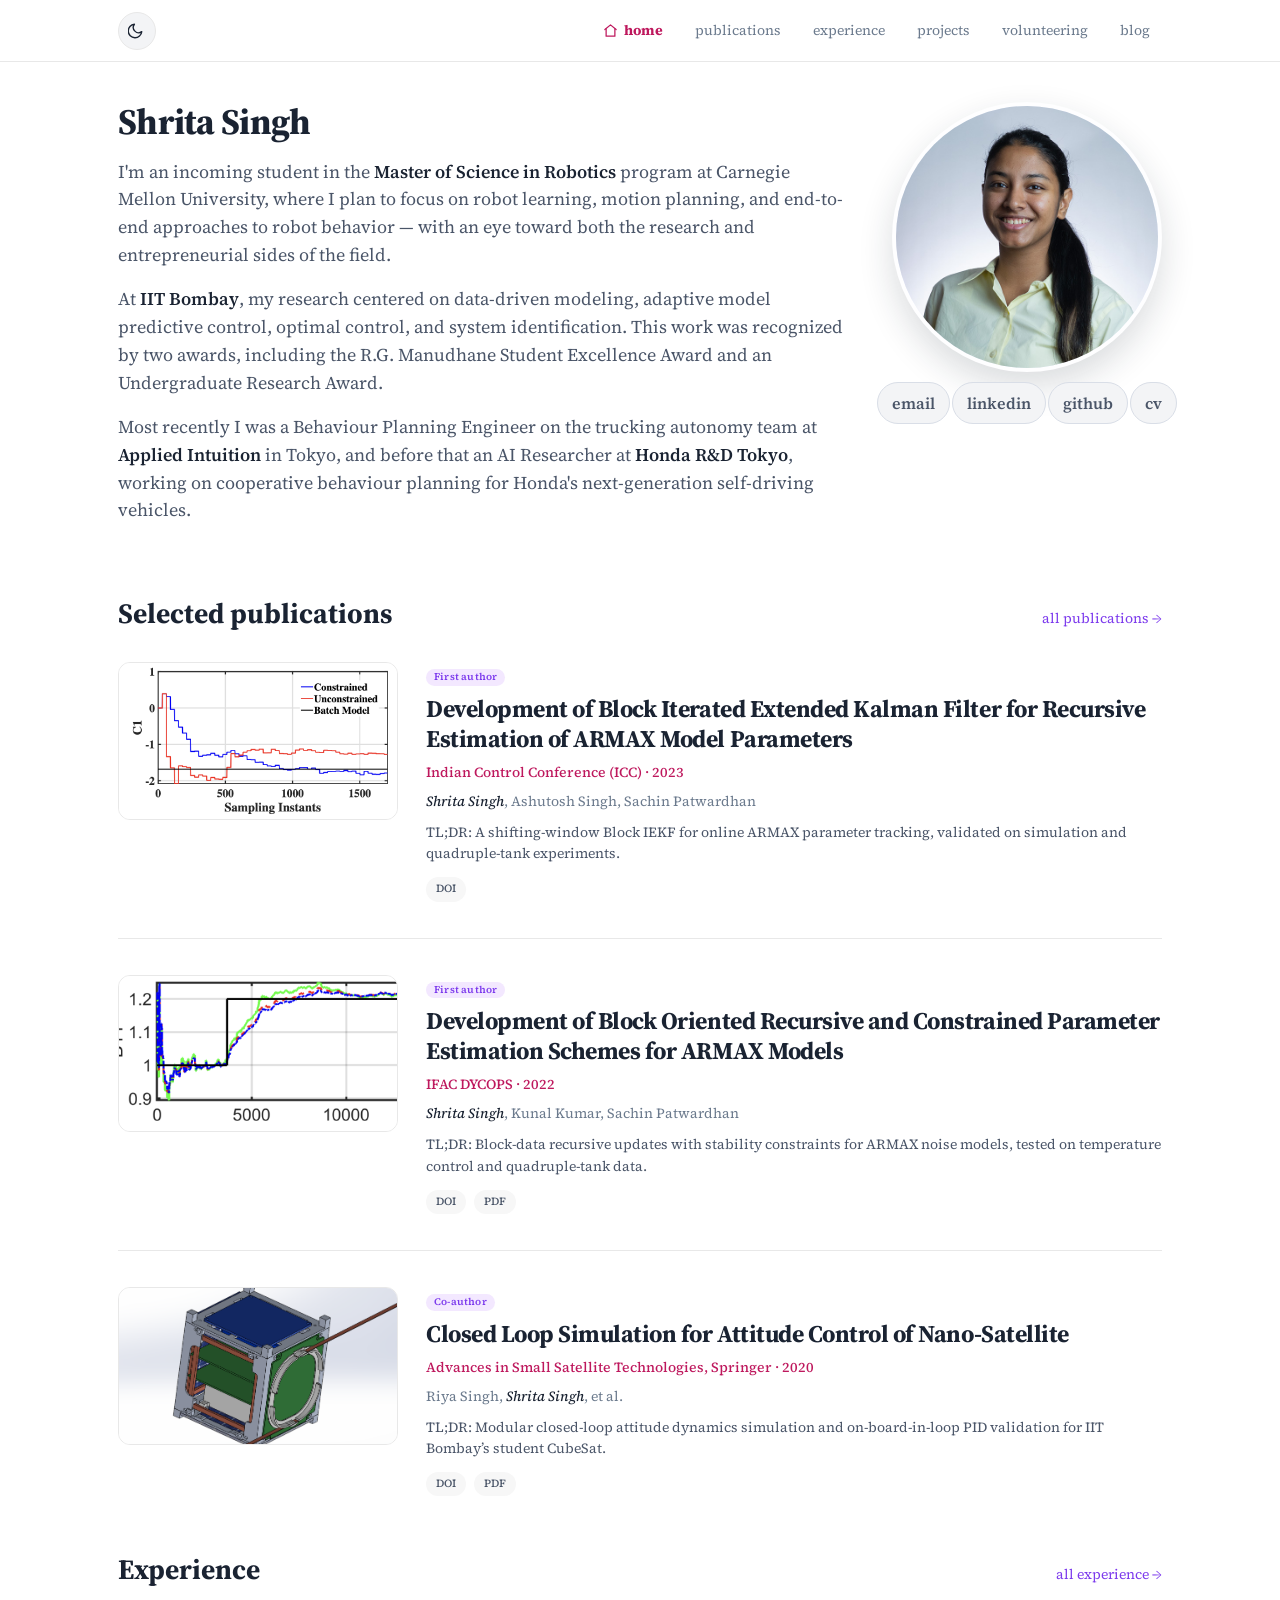
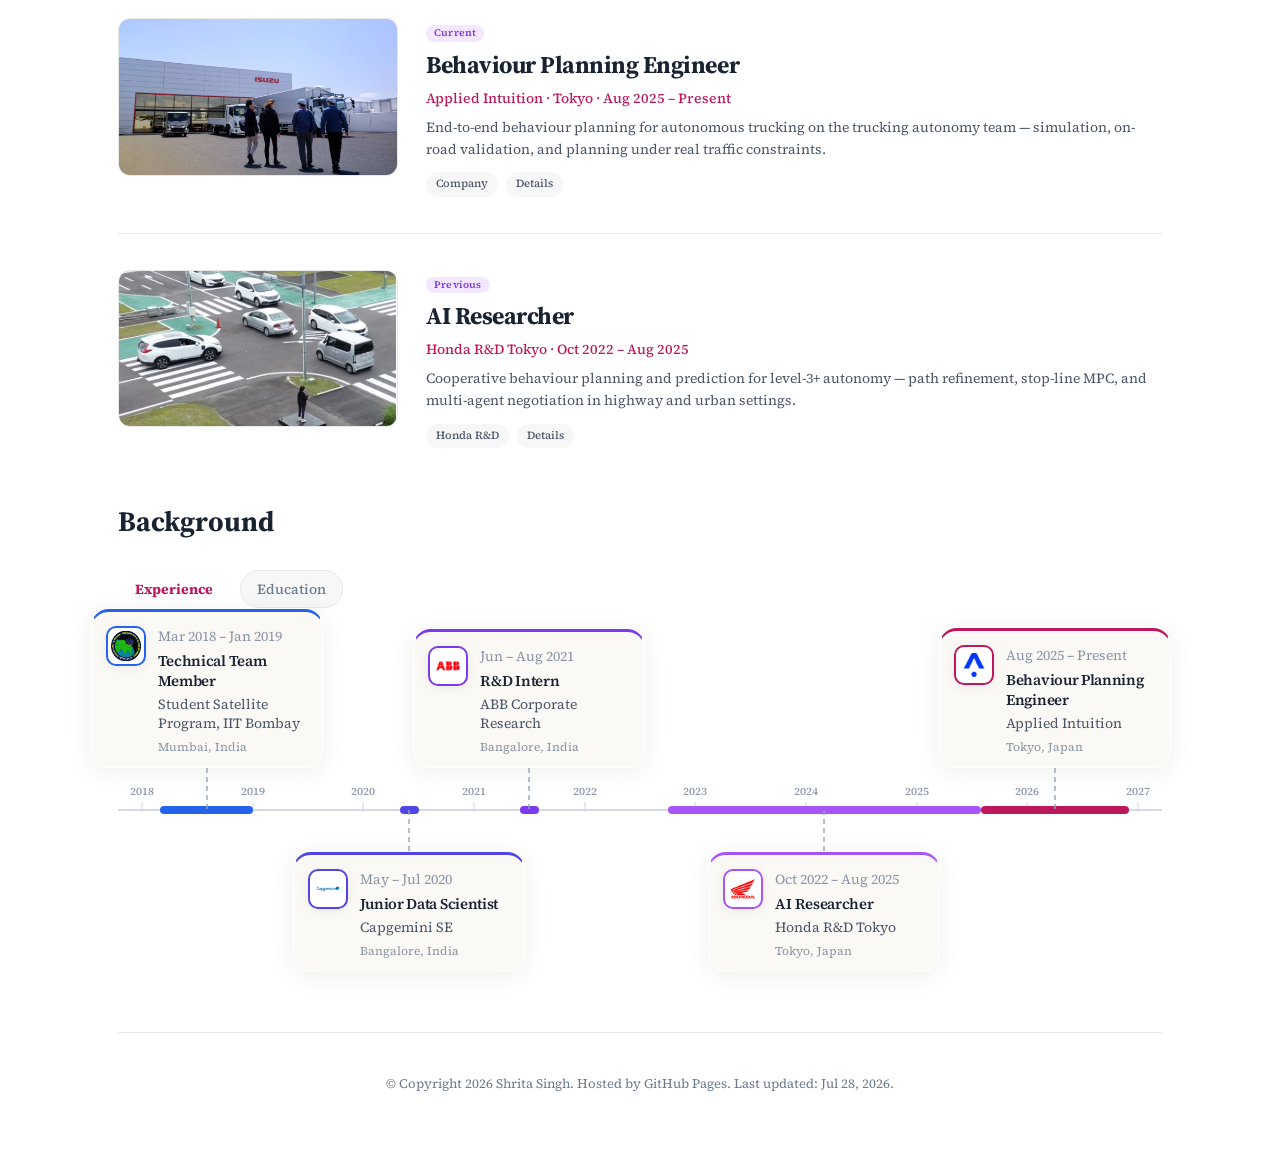
==== commit cadf2790: "Refresh panels and volunteering content" ====
--- a/index.html
+++ b/index.html
@@ -1,4 +1,4 @@
-<!DOCTYPE html>
+﻿<!DOCTYPE html>
 <html lang="en">
 <head>
 <meta charset="UTF-8">
@@ -136,7 +136,7 @@
     </div>
     <div class="pub-tiles">
       <article class="pub-tile">
-        <img class="pub-thumb cover" src="assets/img/work/applied-trucking-2.png" alt="Applied Intuition and Isuzu autonomous trucking case study image">
+        <img class="pub-thumb cover" src="assets/img/work/applied-trucking-3.png" alt="Applied Intuition and Isuzu autonomous trucking case study image">
         <div>
           <span class="pub-badge">Current</span>
           <h3>Behaviour Planning Engineer</h3>
@@ -303,7 +303,7 @@
 
   <footer>
     <p>
-      &copy; Copyright 2026 Shrita Singh. Built with HTML, CSS, and JavaScript. Hosted by GitHub Pages. Last updated: Jul 28, 2026.
+      &copy; Copyright 2026 Shrita Singh. Hosted by GitHub Pages. Last updated: Jul 28, 2026.
     </p>
   </footer>
 </div>
@@ -313,3 +313,4 @@
 <script src="assets/js/timeline.js"></script>
 </body>
 </html>
+
--- a/assets/css/site.css
+++ b/assets/css/site.css
@@ -52,6 +52,7 @@
 .nav-inner{
   max-width:var(--maxw); margin:0 auto; padding:14px 28px;
   display:flex; align-items:center; justify-content:space-between; gap:16px;
+  position:relative;
 }
 .nav-name{
   font-weight:600; font-size:18px; letter-spacing:-0.02em;
@@ -108,7 +109,11 @@
   align-items:center;
   justify-content:center;
   gap:0;
-  margin-left:-14px;
+  position:absolute;
+  left:28px;
+  top:50%;
+  margin-left:0;
+  transform:translateY(-50%);
   transition:background 0.2s ease, border-color 0.2s ease, color 0.2s ease;
 }
 .theme-toggle:hover{color:var(--text);}
@@ -217,6 +222,7 @@
 .contact-row a{
   font-size:16px; font-weight:600; color:#4a5568;
   padding:8px 14px; border-radius:999px; background:#f3f4f6;
+  border:1px solid #d9dee7;
 }
 .contact-row a:hover{color:var(--accent); text-decoration:none;}
 
@@ -331,6 +337,7 @@
 .project-title{font-weight:600; font-size:15px; margin:0 0 3px;}
 .project-meta{font-size:12px; color:var(--accent); margin-bottom:7px;}
 .project-desc{font-size:14px; color:#4a5568; margin:0; line-height:1.55;}
+.note-inline{font-size:14px; color:var(--muted); margin:10px 0 0;}
 
 /* ---------- Background toggle + timeline ---------- */
 .bg-toggle{
@@ -428,6 +435,7 @@
   height:100%;
   pointer-events:none;
   z-index:0;
+  display:none;
 }
 .tl-item{
   position:absolute;
@@ -438,6 +446,26 @@
 }
 .tl-row-top .tl-item{bottom:0;}
 .tl-row-bottom .tl-item{top:0;}
+.tl-item::after{
+  content:"";
+  position:absolute;
+  left:50%;
+  width:2px;
+  transform:translateX(-50%);
+  background:repeating-linear-gradient(
+    to bottom,
+    rgba(148,163,184,0.7) 0 5px,
+    transparent 5px 9px
+  );
+}
+.tl-row-top .tl-item::after{
+  top:100%;
+  height:42px;
+}
+.tl-row-bottom .tl-item::after{
+  bottom:100%;
+  height:42px;
+}
 .tl-card-head{
   display:grid;
   grid-template-columns:40px 1fr;
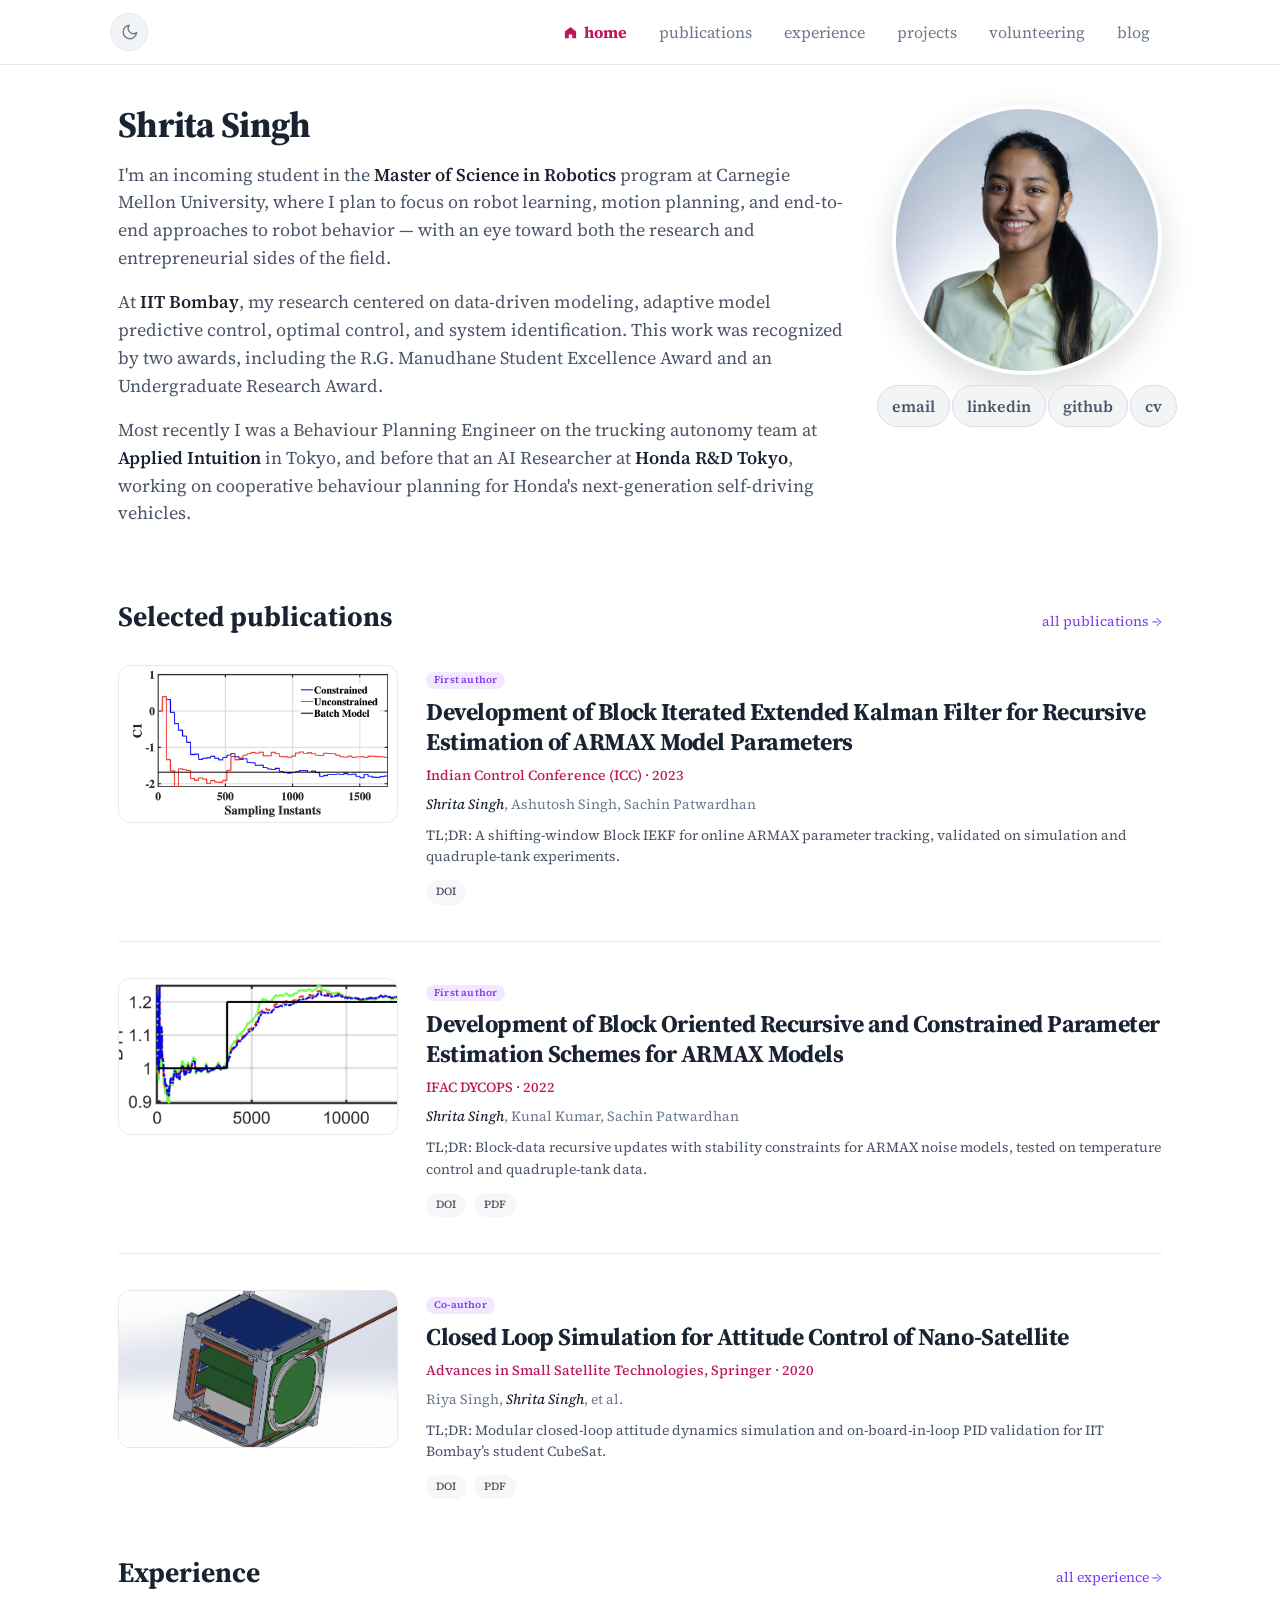
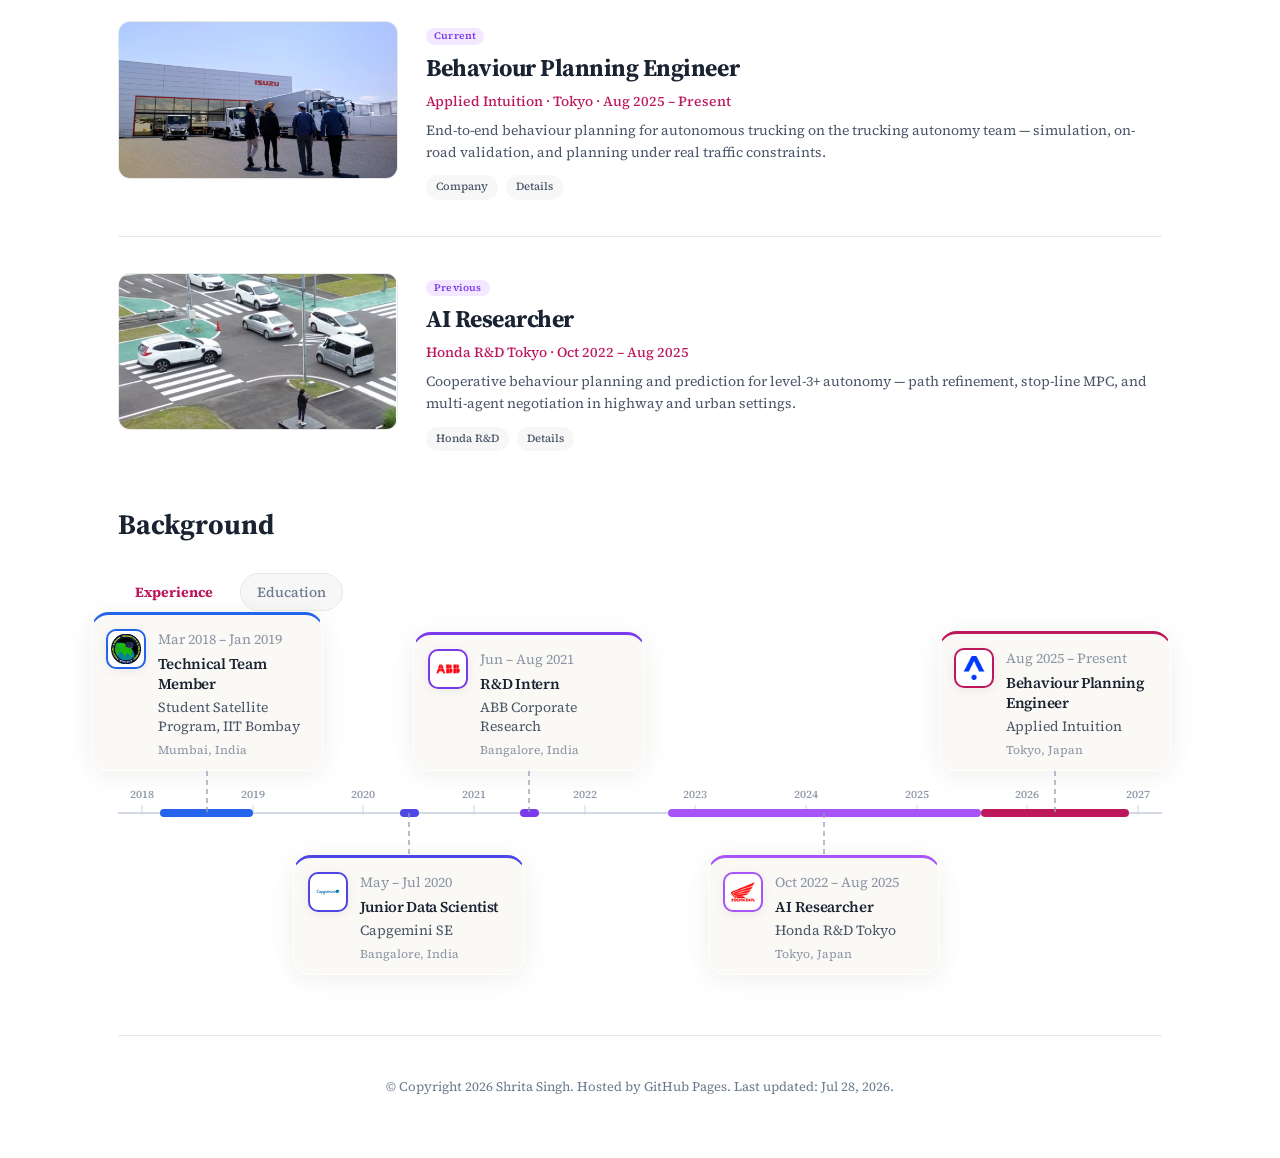
==== commit dde17874: "Update nav icons, theme toggle, and volunteer/blog images Center the theme icons, fill the home icon" ====
--- a/index.html
+++ b/index.html
@@ -18,7 +18,7 @@
 </script>
 <link rel="stylesheet" href="assets/css/site.css">
 </head>
-<body>
+<body class="page-home">
 
 <header class="nav">
   <div class="nav-inner">
@@ -27,11 +27,11 @@
       <span></span><span></span><span></span>
     </button>
     <button class="theme-toggle" id="themeToggle" type="button" aria-label="Toggle dark mode" aria-pressed="false">
-      <span class="theme-toggle-light" aria-hidden="true">sun</span>
-      <span class="theme-toggle-dark" aria-hidden="true">moon</span>
+      <svg class="theme-icon theme-icon-moon" viewBox="0 0 24 24" fill="none" stroke="currentColor" stroke-width="1.8" stroke-linecap="round" stroke-linejoin="round" aria-hidden="true"><path d="M21 12.79A9 9 0 1 1 11.21 3 7 7 0 0 0 21 12.79z" transform="translate(1.2 0)"/></svg>
+      <svg class="theme-icon theme-icon-sun" viewBox="0 0 24 24" fill="none" stroke="currentColor" stroke-width="1.8" stroke-linecap="round" stroke-linejoin="round" aria-hidden="true"><circle cx="12" cy="12" r="4"/><path d="M12 2v2.5M12 19.5V22M4.93 4.93l1.77 1.77M17.3 17.3l1.77 1.77M2 12h2.5M19.5 12H22M4.93 19.07l1.77-1.77M17.3 6.7l1.77-1.77"/></svg>
     </button>
     <ul class="nav-links" id="navLinks">
-      <li><a class="active" href="index.html"><svg class="nav-home-icon" width="15" height="15" viewBox="0 0 24 24" fill="none" stroke="currentColor" stroke-width="2" stroke-linecap="round" stroke-linejoin="round" aria-hidden="true"><path d="M3 10.5L12 3l9 7.5"/><path d="M5 9.5V21h14V9.5"/></svg> home</a></li>
+      <li><a class="active" href="index.html"><svg class="nav-home-icon" width="15" height="15" viewBox="0 0 24 24" aria-hidden="true"><path class="home-icon-fill" fill="currentColor" d="M12 3 3 10.5V21h6.25v-5.75h5.5V21H21V10.5L12 3Z"/><g class="home-icon-outline" fill="none" stroke="currentColor" stroke-width="2" stroke-linecap="round" stroke-linejoin="round"><path d="M3 10.5L12 3l9 7.5"/><path d="M5 9.5V21h14V9.5"/></g></svg> home</a></li>
       <li><a href="publications.html">publications</a></li>
       <li><a href="experience.html">experience</a></li>
       <li><a href="projects.html">projects</a></li>
--- a/assets/css/site.css
+++ b/assets/css/site.css
@@ -65,13 +65,22 @@
   width:0;
   overflow:hidden;
 }
+/* Home: keep theme button in header, aligned slightly left of the hero name */
+body.page-home .theme-toggle{
+  position:absolute;
+  left:20px;
+  top:50%;
+  transform:translateY(-50%);
+  margin:0;
+  z-index:2;
+}
 .nav-links{
   display:flex; flex-wrap:wrap; gap:8px 8px; list-style:none;
   margin:0; padding:0; justify-content:flex-end;
   margin-left:auto;
 }
 .nav-links a{
-  color:var(--muted); font-size:14px; font-weight:400;
+  color:var(--muted); font-size:16px; font-weight:400;
   letter-spacing:normal;
   padding:6px 12px; border-radius:999px;
   display:inline-flex; align-items:center; gap:6px;
@@ -92,6 +101,9 @@
   flex-shrink:0;
   vertical-align:middle;
 }
+.nav-home-icon .home-icon-fill{display:none;}
+.nav-links a.active .nav-home-icon .home-icon-fill{display:block;}
+.nav-links a.active .nav-home-icon .home-icon-outline{display:none;}
 .nav-toggle{display:none; background:none; border:none; cursor:pointer; padding:4px;}
 .nav-toggle span{display:block; width:20px; height:2px; background:var(--text); margin:4px 0;}
 
@@ -104,37 +116,31 @@
   height:38px;
   padding:0;
   font:inherit;
+  line-height:0;
   cursor:pointer;
-  display:inline-flex;
-  align-items:center;
-  justify-content:center;
-  gap:0;
-  position:absolute;
-  left:28px;
-  top:50%;
+  display:inline-grid;
+  place-items:center;
   margin-left:0;
-  transform:translateY(-50%);
   transition:background 0.2s ease, border-color 0.2s ease, color 0.2s ease;
 }
 .theme-toggle:hover{color:var(--text);}
+.theme-toggle .theme-icon{
+  width:18px;
+  height:18px;
+  display:block;
+  grid-area:1 / 1;
+  flex-shrink:0;
+  pointer-events:none;
+}
+.theme-toggle .theme-icon-sun,
+.theme-toggle .theme-icon-moon,
 .theme-toggle .theme-toggle-light,
 .theme-toggle .theme-toggle-dark{
   display:none;
 }
-.theme-toggle::before{
-  content:"";
-  width:18px;
-  height:18px;
-  background-repeat:no-repeat;
-  background-position:calc(50% - 2px) center;
-  background-size:18px 18px;
-}
-[data-theme="light"] .theme-toggle::before{
-  background-image:url("data:image/svg+xml,%3Csvg xmlns='http://www.w3.org/2000/svg' viewBox='0 0 24 24' fill='none' stroke='%231a2332' stroke-width='1.8' stroke-linecap='round' stroke-linejoin='round'%3E%3Cpath d='M21 12.8A9 9 0 1 1 11.2 3a7 7 0 0 0 9.8 9.8Z'/%3E%3C/svg%3E");
-}
-[data-theme="dark"] .theme-toggle::before{
-  background-image:url("data:image/svg+xml,%3Csvg xmlns='http://www.w3.org/2000/svg' viewBox='0 0 24 24' fill='none' stroke='%23eef2ff' stroke-width='1.8' stroke-linecap='round' stroke-linejoin='round'%3E%3Ccircle cx='12' cy='12' r='4'/%3E%3Cpath d='M12 2v2.5M12 19.5V22M4.93 4.93l1.77 1.77M17.3 17.3l1.77 1.77M2 12h2.5M19.5 12H22M4.93 19.07l1.77-1.77M17.3 6.7l1.77-1.77'/%3E%3C/svg%3E");
-}
+[data-theme="light"] .theme-toggle .theme-icon-moon{display:block;}
+[data-theme="dark"] .theme-toggle .theme-icon-sun{display:block;}
+.theme-toggle::before{content:none; display:none;}
 [data-theme="dark"] body{background:var(--bg); color:var(--text);}
 [data-theme="dark"] header.nav{background:rgba(11,16,32,0.92);}
 [data-theme="dark"] .nav-links,
@@ -186,7 +192,11 @@
   }
   .nav-links.open{max-height:420px;}
   .nav-links a{display:block; padding:12px 24px; border-radius:0; border-top:1px solid var(--line);}
-  .nav-toggle{display:block;}
+  .nav-toggle{display:block; margin-left:auto;}
+  body.page-home .theme-toggle{
+    position:static;
+    transform:none;
+  }
 }
 
 /* ---------- Home hero ---------- */
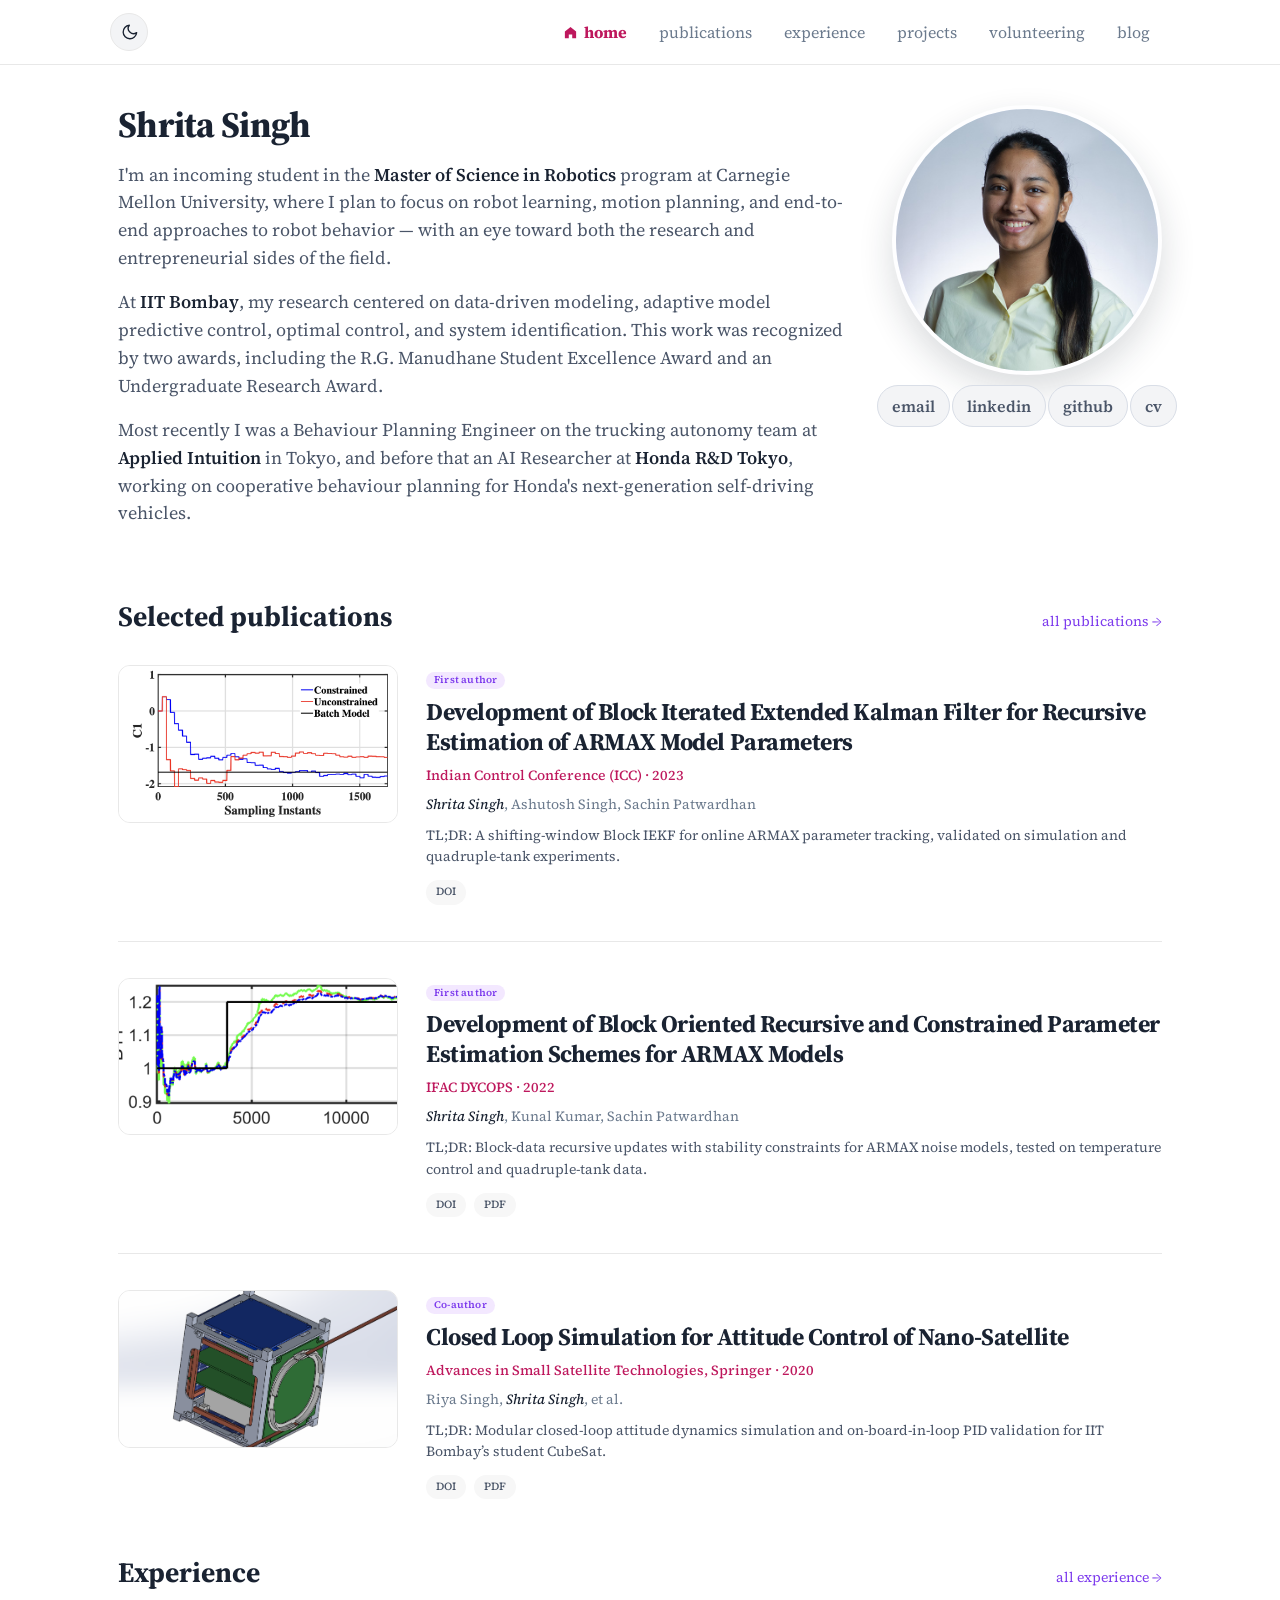
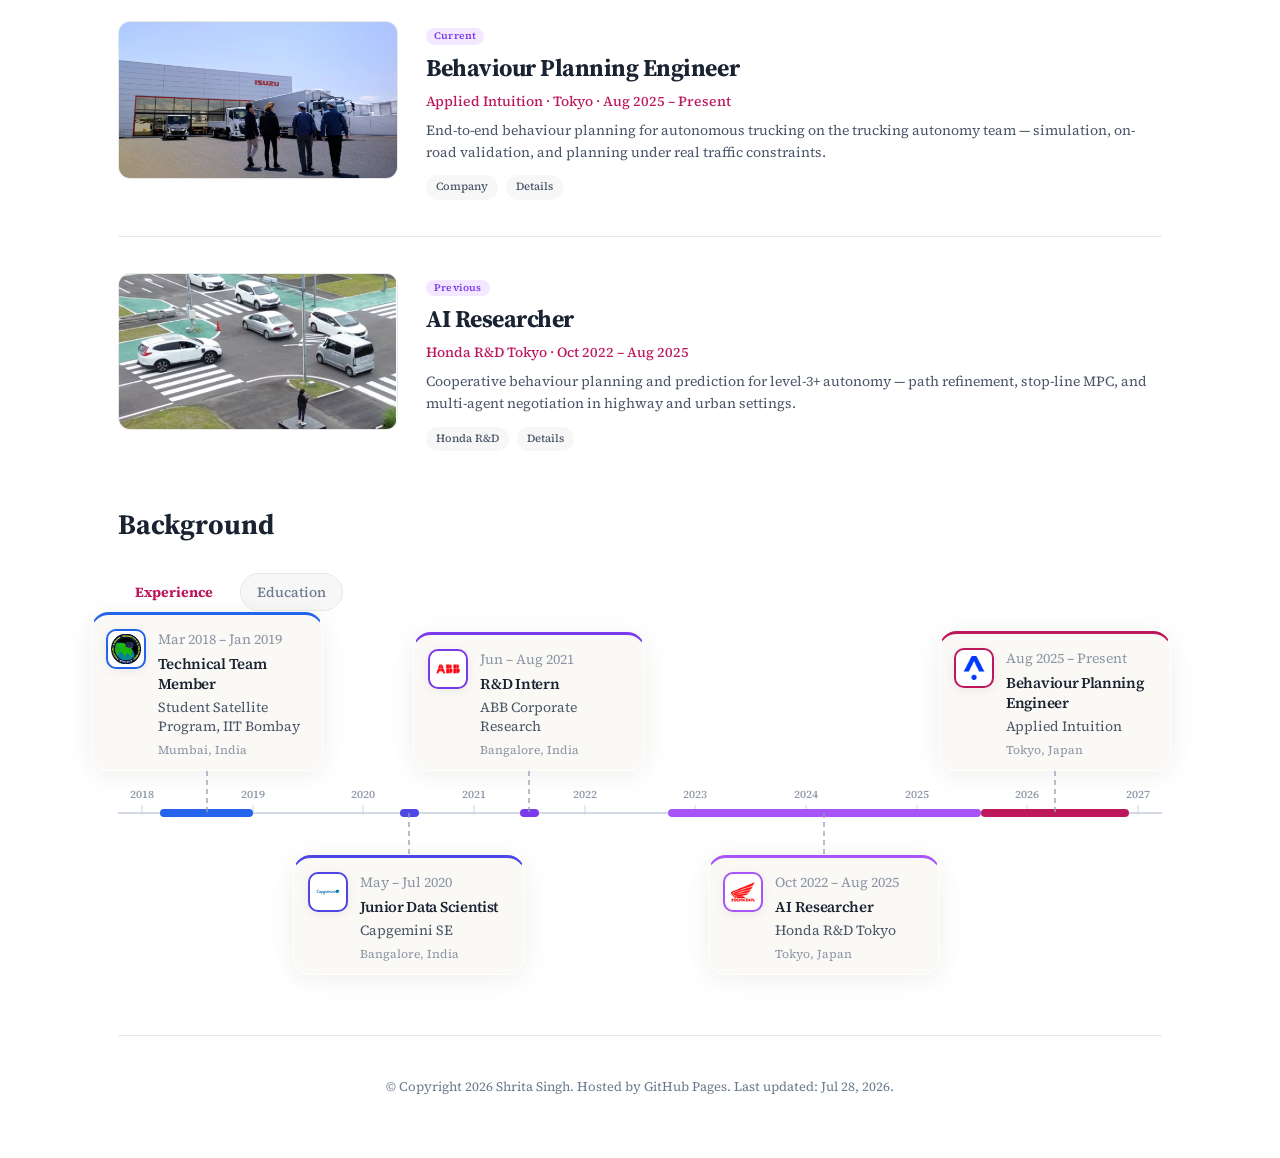
==== commit e26fab83: "Fix theme toggle showing multiple icons Keep a single SVG icon in the button and swap moon/sun in JS" ====
--- a/index.html
+++ b/index.html
@@ -1,4 +1,4 @@
-﻿<!DOCTYPE html>
+<!DOCTYPE html>
 <html lang="en">
 <head>
 <meta charset="UTF-8">
@@ -16,7 +16,7 @@
   document.documentElement.setAttribute('data-theme', theme);
 })();
 </script>
-<link rel="stylesheet" href="assets/css/site.css">
+<link rel="stylesheet" href="assets/css/site.css?v=20260731">
 </head>
 <body class="page-home">
 
@@ -26,9 +26,8 @@
     <button class="nav-toggle" id="navToggle" aria-label="Toggle menu" aria-expanded="false">
       <span></span><span></span><span></span>
     </button>
-    <button class="theme-toggle" id="themeToggle" type="button" aria-label="Toggle dark mode" aria-pressed="false">
-      <svg class="theme-icon theme-icon-moon" viewBox="0 0 24 24" fill="none" stroke="currentColor" stroke-width="1.8" stroke-linecap="round" stroke-linejoin="round" aria-hidden="true"><path d="M21 12.79A9 9 0 1 1 11.21 3 7 7 0 0 0 21 12.79z" transform="translate(1.2 0)"/></svg>
-      <svg class="theme-icon theme-icon-sun" viewBox="0 0 24 24" fill="none" stroke="currentColor" stroke-width="1.8" stroke-linecap="round" stroke-linejoin="round" aria-hidden="true"><circle cx="12" cy="12" r="4"/><path d="M12 2v2.5M12 19.5V22M4.93 4.93l1.77 1.77M17.3 17.3l1.77 1.77M2 12h2.5M19.5 12H22M4.93 19.07l1.77-1.77M17.3 6.7l1.77-1.77"/></svg>
+        <button class="theme-toggle" id="themeToggle" type="button" aria-label="Toggle dark mode" aria-pressed="false">
+      <svg class="theme-icon" viewBox="0 0 24 24" fill="none" stroke="currentColor" stroke-width="1.8" stroke-linecap="round" stroke-linejoin="round" aria-hidden="true"></svg>
     </button>
     <ul class="nav-links" id="navLinks">
       <li><a class="active" href="index.html"><svg class="nav-home-icon" width="15" height="15" viewBox="0 0 24 24" aria-hidden="true"><path class="home-icon-fill" fill="currentColor" d="M12 3 3 10.5V21h6.25v-5.75h5.5V21H21V10.5L12 3Z"/><g class="home-icon-outline" fill="none" stroke="currentColor" stroke-width="2" stroke-linecap="round" stroke-linejoin="round"><path d="M3 10.5L12 3l9 7.5"/><path d="M5 9.5V21h14V9.5"/></g></svg> home</a></li>
@@ -308,7 +307,7 @@
   </footer>
 </div>
 
-<script src="assets/js/nav.js"></script>
+<script src="assets/js/nav.js?v=20260731"></script>
 <script src="assets/js/background.js"></script>
 <script src="assets/js/timeline.js"></script>
 </body>
--- a/assets/css/site.css
+++ b/assets/css/site.css
@@ -110,17 +110,19 @@
 .theme-toggle{
   border:1px solid var(--line);
   background:#f3f4f6;
-  color:var(--muted);
+  color:var(--text);
   border-radius:999px;
   width:38px;
   height:38px;
   padding:0;
+  margin:0;
   font:inherit;
   line-height:0;
   cursor:pointer;
-  display:inline-grid;
-  place-items:center;
-  margin-left:0;
+  display:inline-flex;
+  align-items:center;
+  justify-content:center;
+  overflow:hidden;
   transition:background 0.2s ease, border-color 0.2s ease, color 0.2s ease;
 }
 .theme-toggle:hover{color:var(--text);}
@@ -128,19 +130,14 @@
   width:18px;
   height:18px;
   display:block;
-  grid-area:1 / 1;
-  flex-shrink:0;
+  flex:0 0 18px;
   pointer-events:none;
 }
-.theme-toggle .theme-icon-sun,
-.theme-toggle .theme-icon-moon,
-.theme-toggle .theme-toggle-light,
-.theme-toggle .theme-toggle-dark{
-  display:none;
-}
-[data-theme="light"] .theme-toggle .theme-icon-moon{display:block;}
-[data-theme="dark"] .theme-toggle .theme-icon-sun{display:block;}
-.theme-toggle::before{content:none; display:none;}
+.theme-toggle::before,
+.theme-toggle::after{
+  content:none !important;
+  display:none !important;
+}
 [data-theme="dark"] body{background:var(--bg); color:var(--text);}
 [data-theme="dark"] header.nav{background:rgba(11,16,32,0.92);}
 [data-theme="dark"] .nav-links,
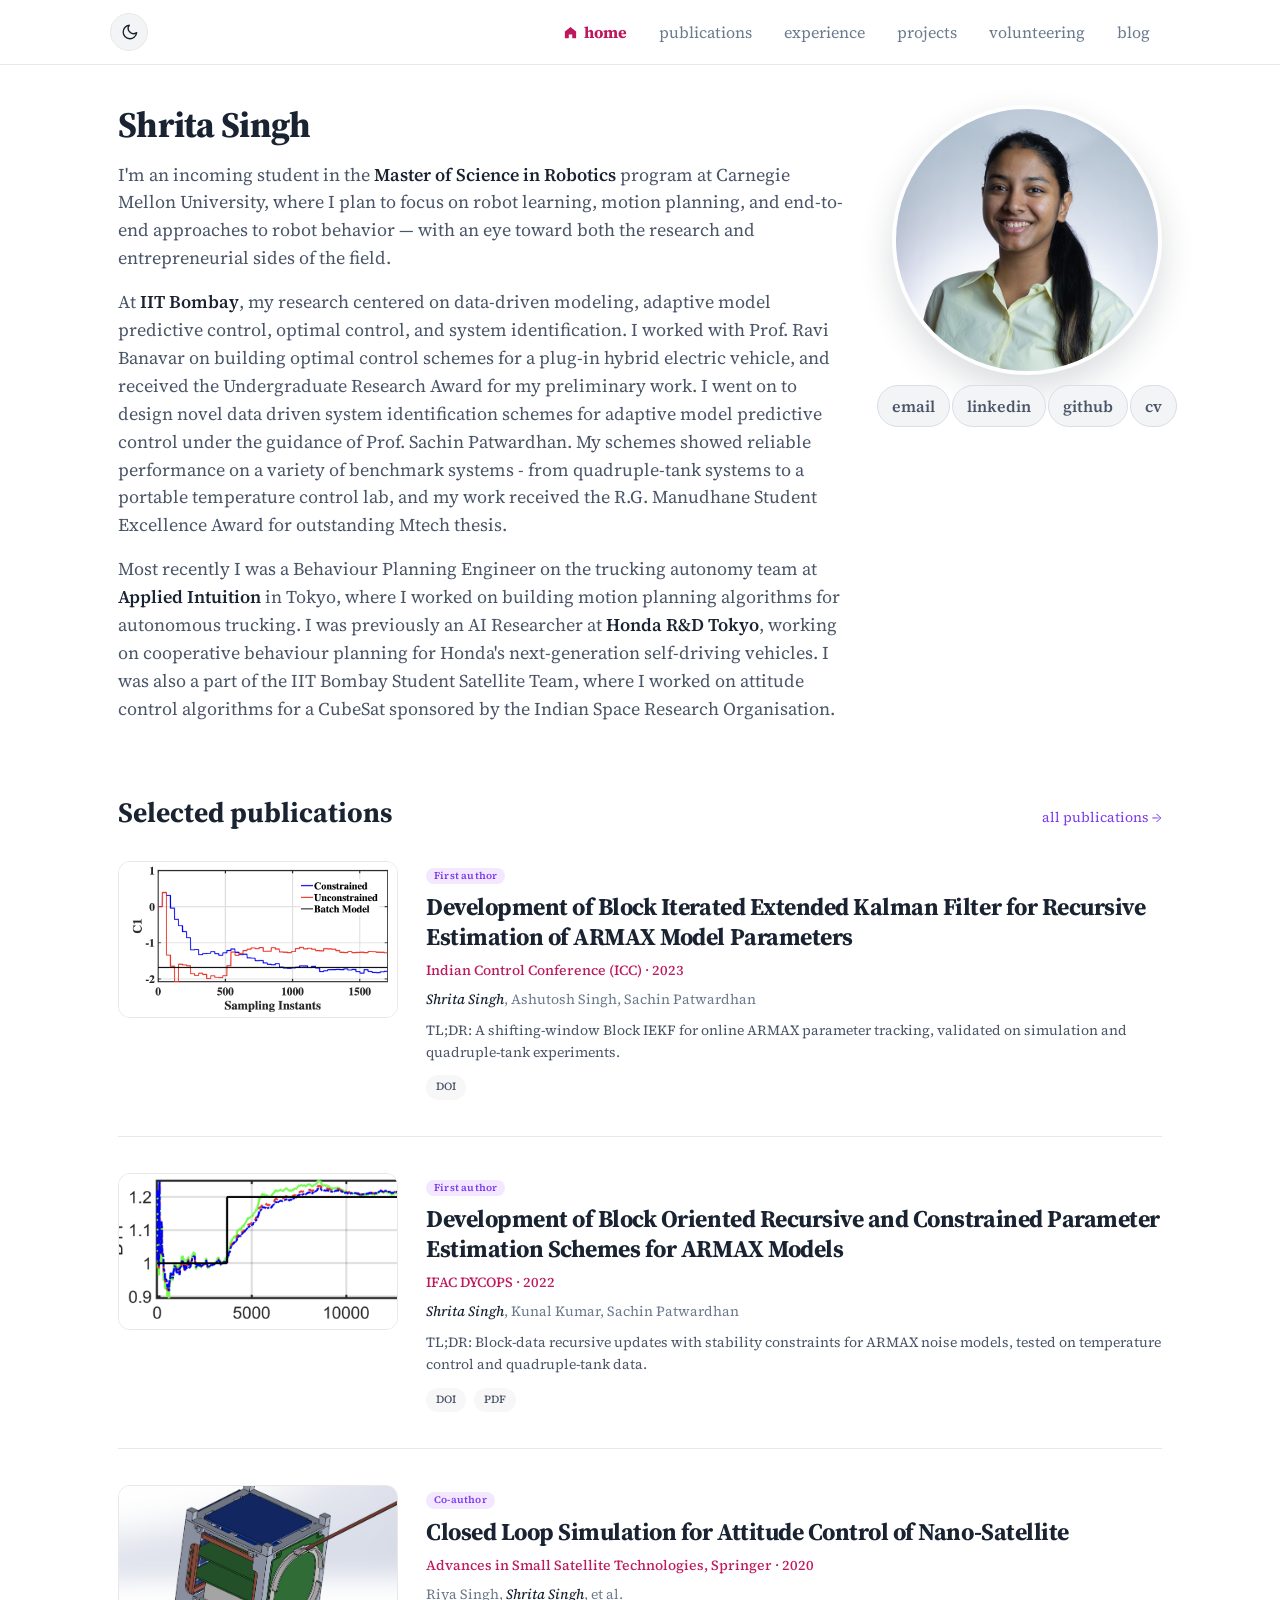
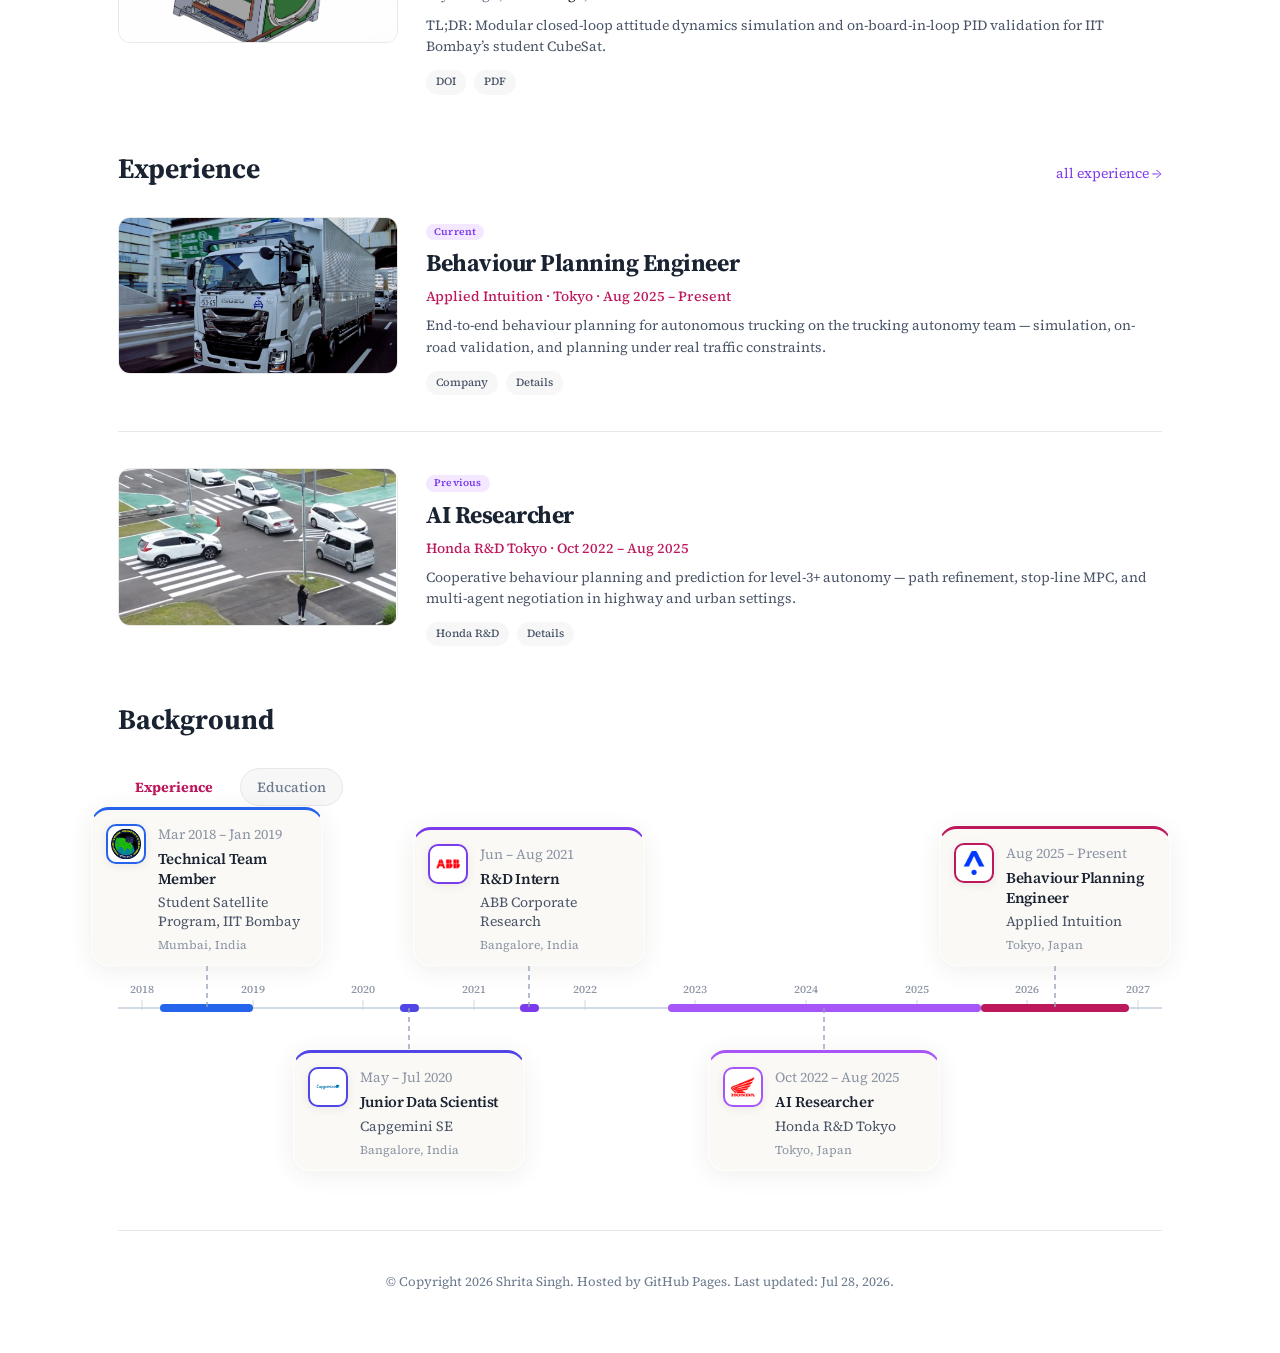
==== commit c17db85e: "Refresh site copy and Applied Intuition truck tile. Co-authored-by: Cursor <cursoragent@cursor.com>" ====
--- a/index.html
+++ b/index.html
@@ -55,14 +55,20 @@
           </p>
           <p>
             At <strong>IIT Bombay</strong>, my research centered on data-driven modeling, adaptive model
-            predictive control, optimal control, and system identification. This work was recognized by
-            two awards, including the R.G. Manudhane Student Excellence Award and an Undergraduate Research Award.
+            predictive control, optimal control, and system identification. I worked with Prof. Ravi Banavar 
+            on building optimal control schemes for a plug-in hybrid electric vehicle, and received the Undergraduate
+            Research Award for my preliminary work. I went on to design novel data driven system identification schemes 
+            for adaptive model predictive control under the guidance of Prof. Sachin Patwardhan. My schemes showed reliable performance 
+            on a variety of benchmark systems - from quadruple-tank systems to a portable temperature control lab, and my work received the
+            R.G. Manudhane Student Excellence Award for outstanding Mtech thesis.
           </p>
           <p>
             Most recently I was a Behaviour Planning Engineer on the trucking autonomy team at
-            <strong>Applied Intuition</strong> in Tokyo, and before that an AI Researcher at
+            <strong>Applied Intuition</strong> in Tokyo, where I worked on building motion planning 
+            algorithms for autonomous trucking. I was previously an AI Researcher at
             <strong>Honda R&amp;D Tokyo</strong>, working on cooperative behaviour planning for
-            Honda's next-generation self-driving vehicles.
+            Honda's next-generation self-driving vehicles. I was also a part of the IIT Bombay Student Satellite Team,
+            where I worked on attitude control algorithms for a CubeSat sponsored by the Indian Space Research Organisation.
           </p>
         </div>
       </div>
@@ -135,7 +141,7 @@
     </div>
     <div class="pub-tiles">
       <article class="pub-tile">
-        <img class="pub-thumb cover" src="assets/img/work/applied-trucking-3.png" alt="Applied Intuition and Isuzu autonomous trucking case study image">
+        <img class="pub-thumb cover" src="assets/img/work/applied-trucking-tile.jpg" alt="Isuzu autonomous truck with Applied Intuition sensor suite on a Japanese highway">
         <div>
           <span class="pub-badge">Current</span>
           <h3>Behaviour Planning Engineer</h3>
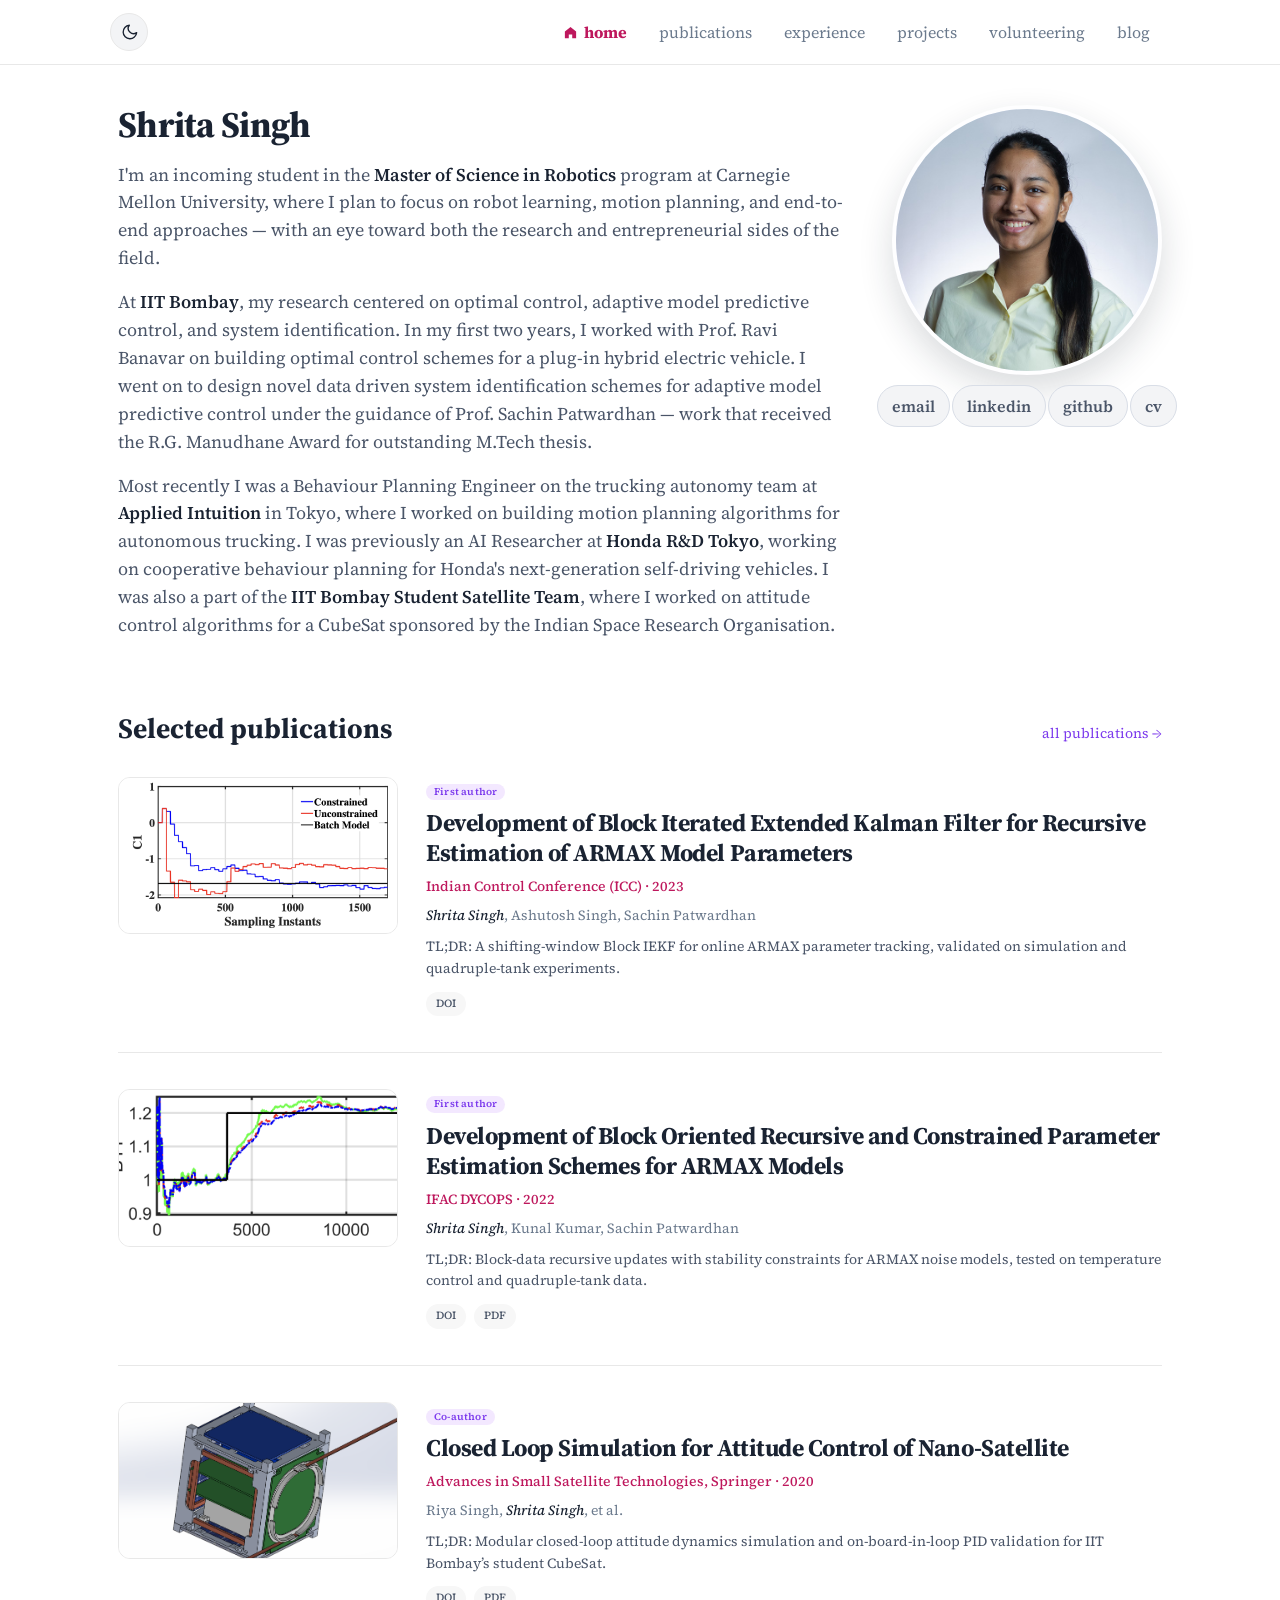
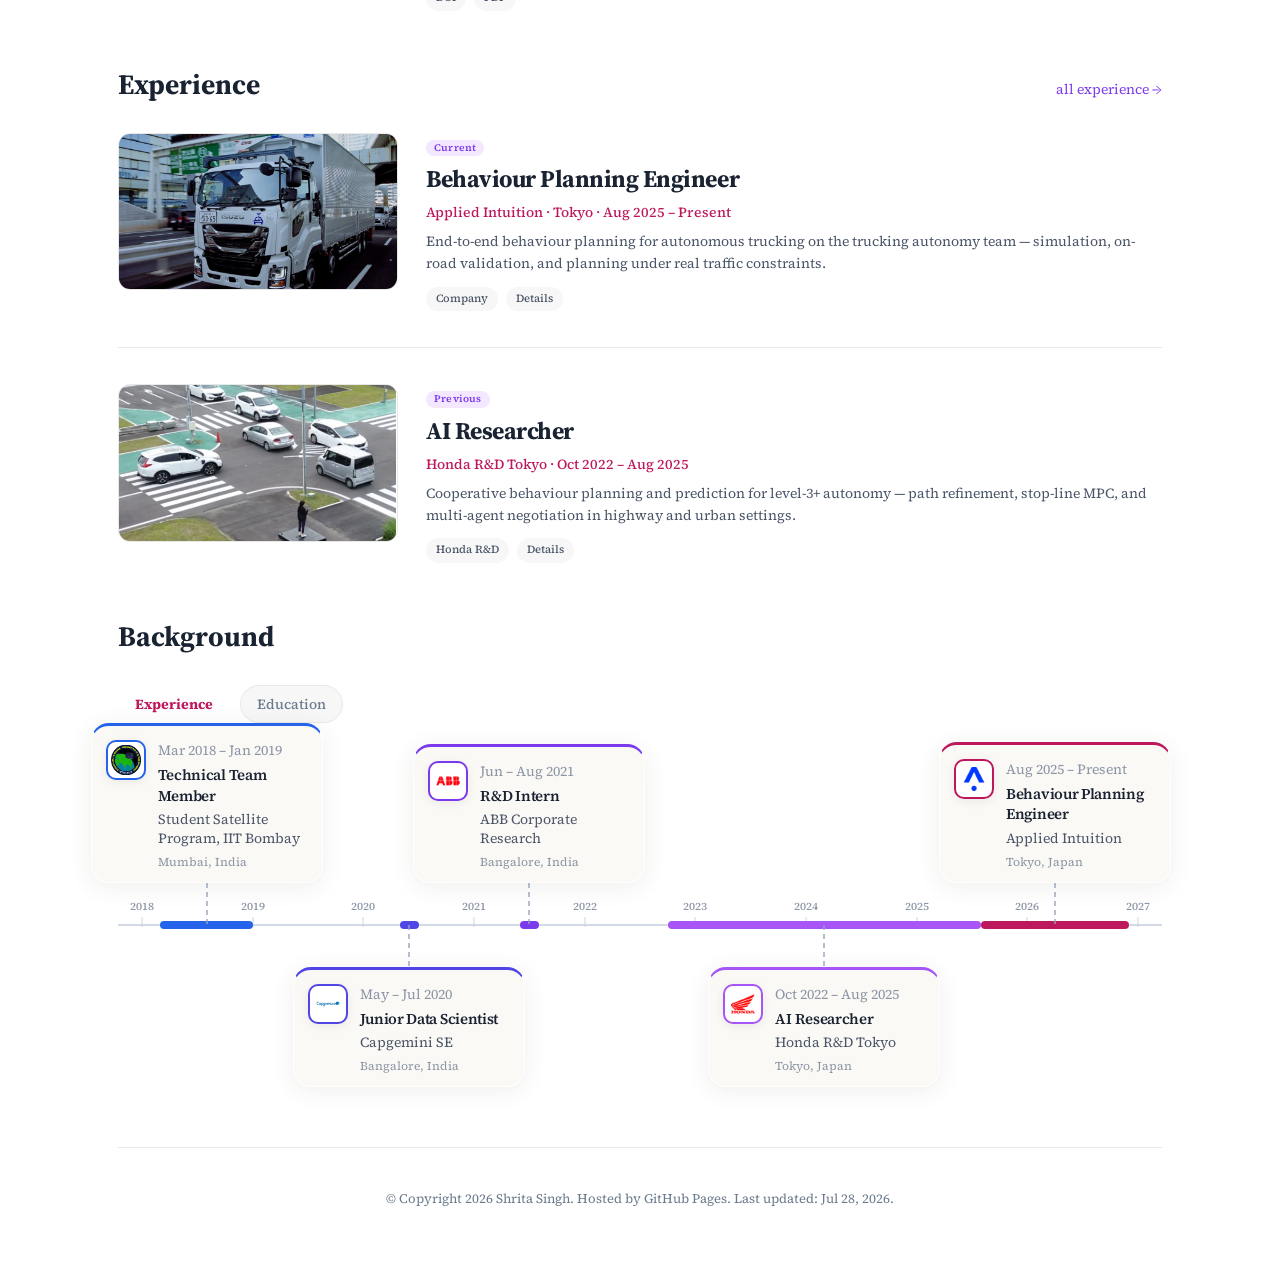
==== commit 9bbef2ea: "added deets and info" ====
--- a/index.html
+++ b/index.html
@@ -50,24 +50,21 @@
           <p>
             I'm an incoming student in the <strong>Master of Science in Robotics</strong> program at
             Carnegie Mellon University, where I plan to focus on robot learning, motion planning, and
-            end-to-end approaches to robot behavior — with an eye toward both the research and
-            entrepreneurial sides of the field.
+            end-to-end approaches — with an eye toward both the research and entrepreneurial sides of the field.
           </p>
           <p>
-            At <strong>IIT Bombay</strong>, my research centered on data-driven modeling, adaptive model
-            predictive control, optimal control, and system identification. I worked with Prof. Ravi Banavar 
-            on building optimal control schemes for a plug-in hybrid electric vehicle, and received the Undergraduate
-            Research Award for my preliminary work. I went on to design novel data driven system identification schemes 
-            for adaptive model predictive control under the guidance of Prof. Sachin Patwardhan. My schemes showed reliable performance 
-            on a variety of benchmark systems - from quadruple-tank systems to a portable temperature control lab, and my work received the
-            R.G. Manudhane Student Excellence Award for outstanding Mtech thesis.
+            At <strong>IIT Bombay</strong>, my research centered on optimal control, adaptive model
+            predictive control, and system identification. In my first two years, I worked with Prof. Ravi Banavar 
+            on building optimal control schemes for a plug-in hybrid electric vehicle. I went on to design novel data driven 
+            system identification schemes for adaptive model predictive control under the guidance of Prof. Sachin Patwardhan
+            — work that received the R.G. Manudhane Award for outstanding M.Tech thesis.
           </p>
           <p>
             Most recently I was a Behaviour Planning Engineer on the trucking autonomy team at
             <strong>Applied Intuition</strong> in Tokyo, where I worked on building motion planning 
             algorithms for autonomous trucking. I was previously an AI Researcher at
             <strong>Honda R&amp;D Tokyo</strong>, working on cooperative behaviour planning for
-            Honda's next-generation self-driving vehicles. I was also a part of the IIT Bombay Student Satellite Team,
+            Honda's next-generation self-driving vehicles. I was also a part of the <strong>IIT Bombay Student Satellite Team</strong>,
             where I worked on attitude control algorithms for a CubeSat sponsored by the Indian Space Research Organisation.
           </p>
         </div>
